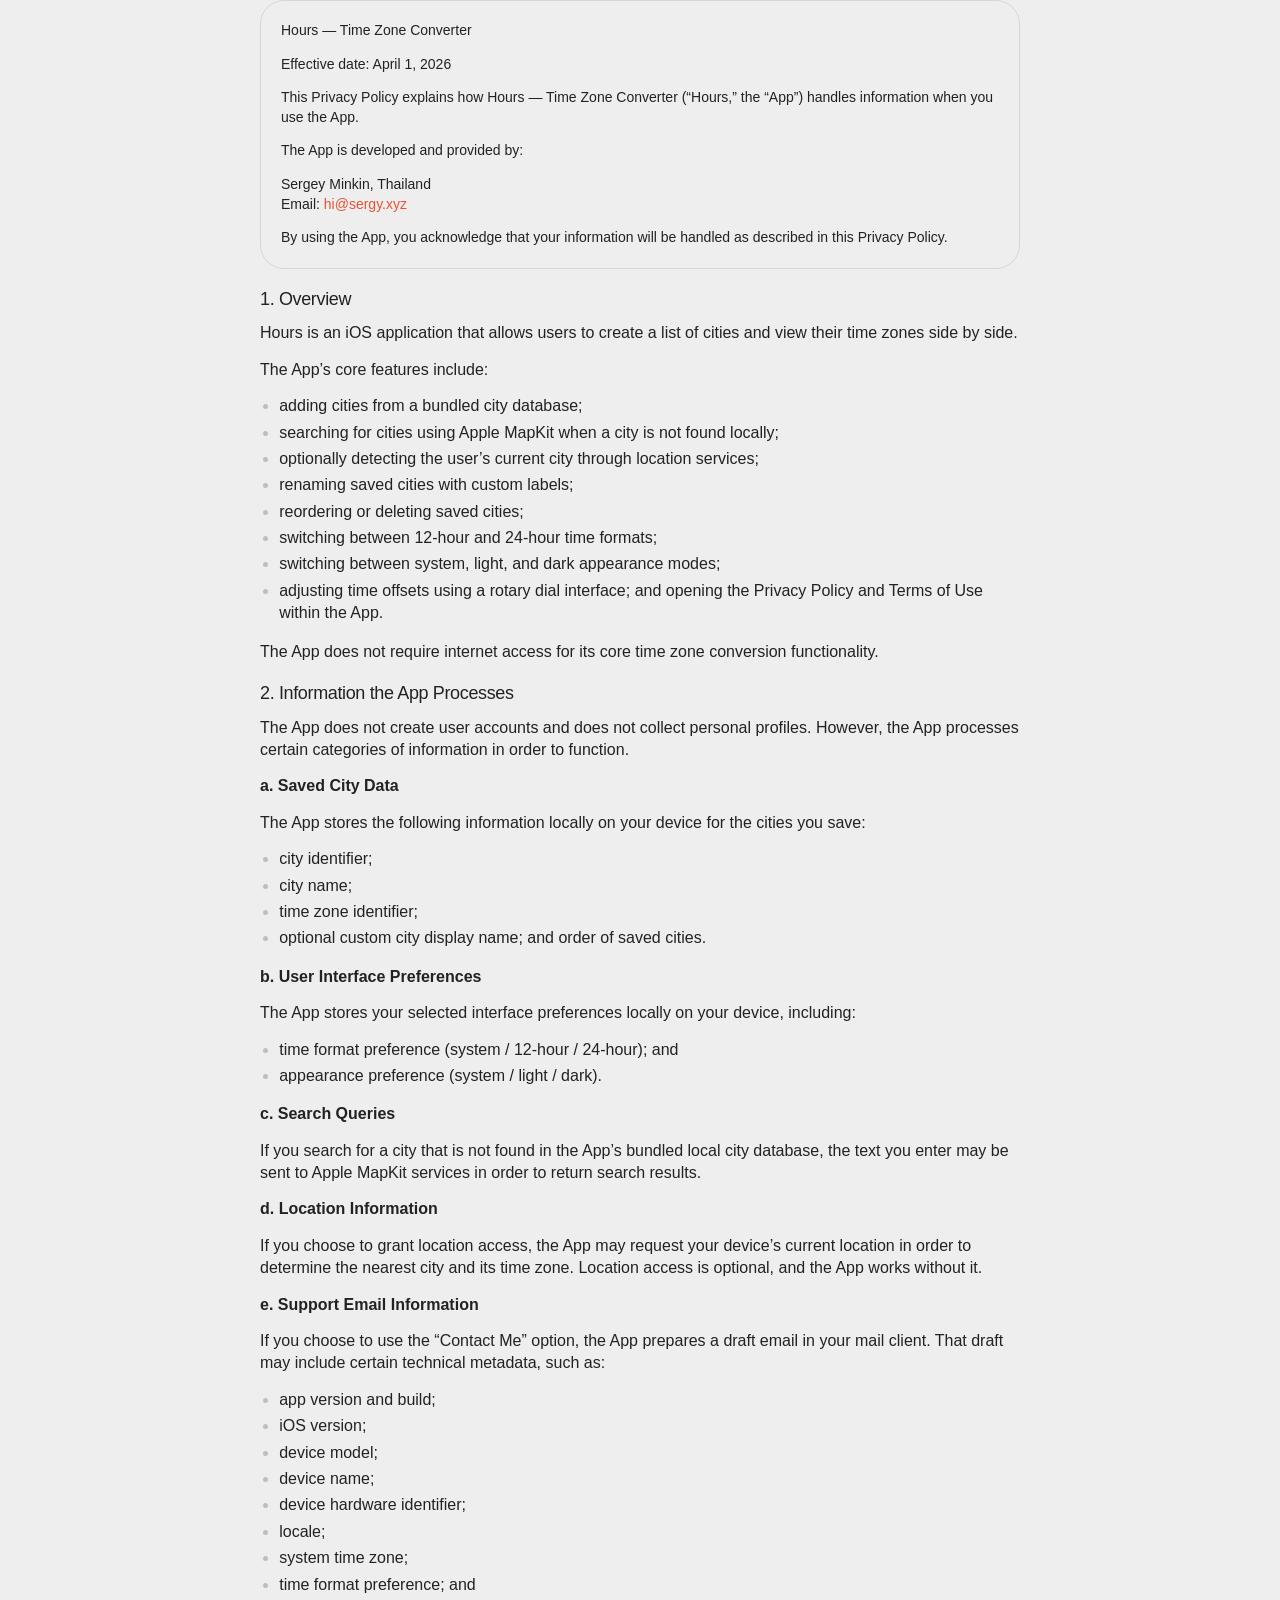
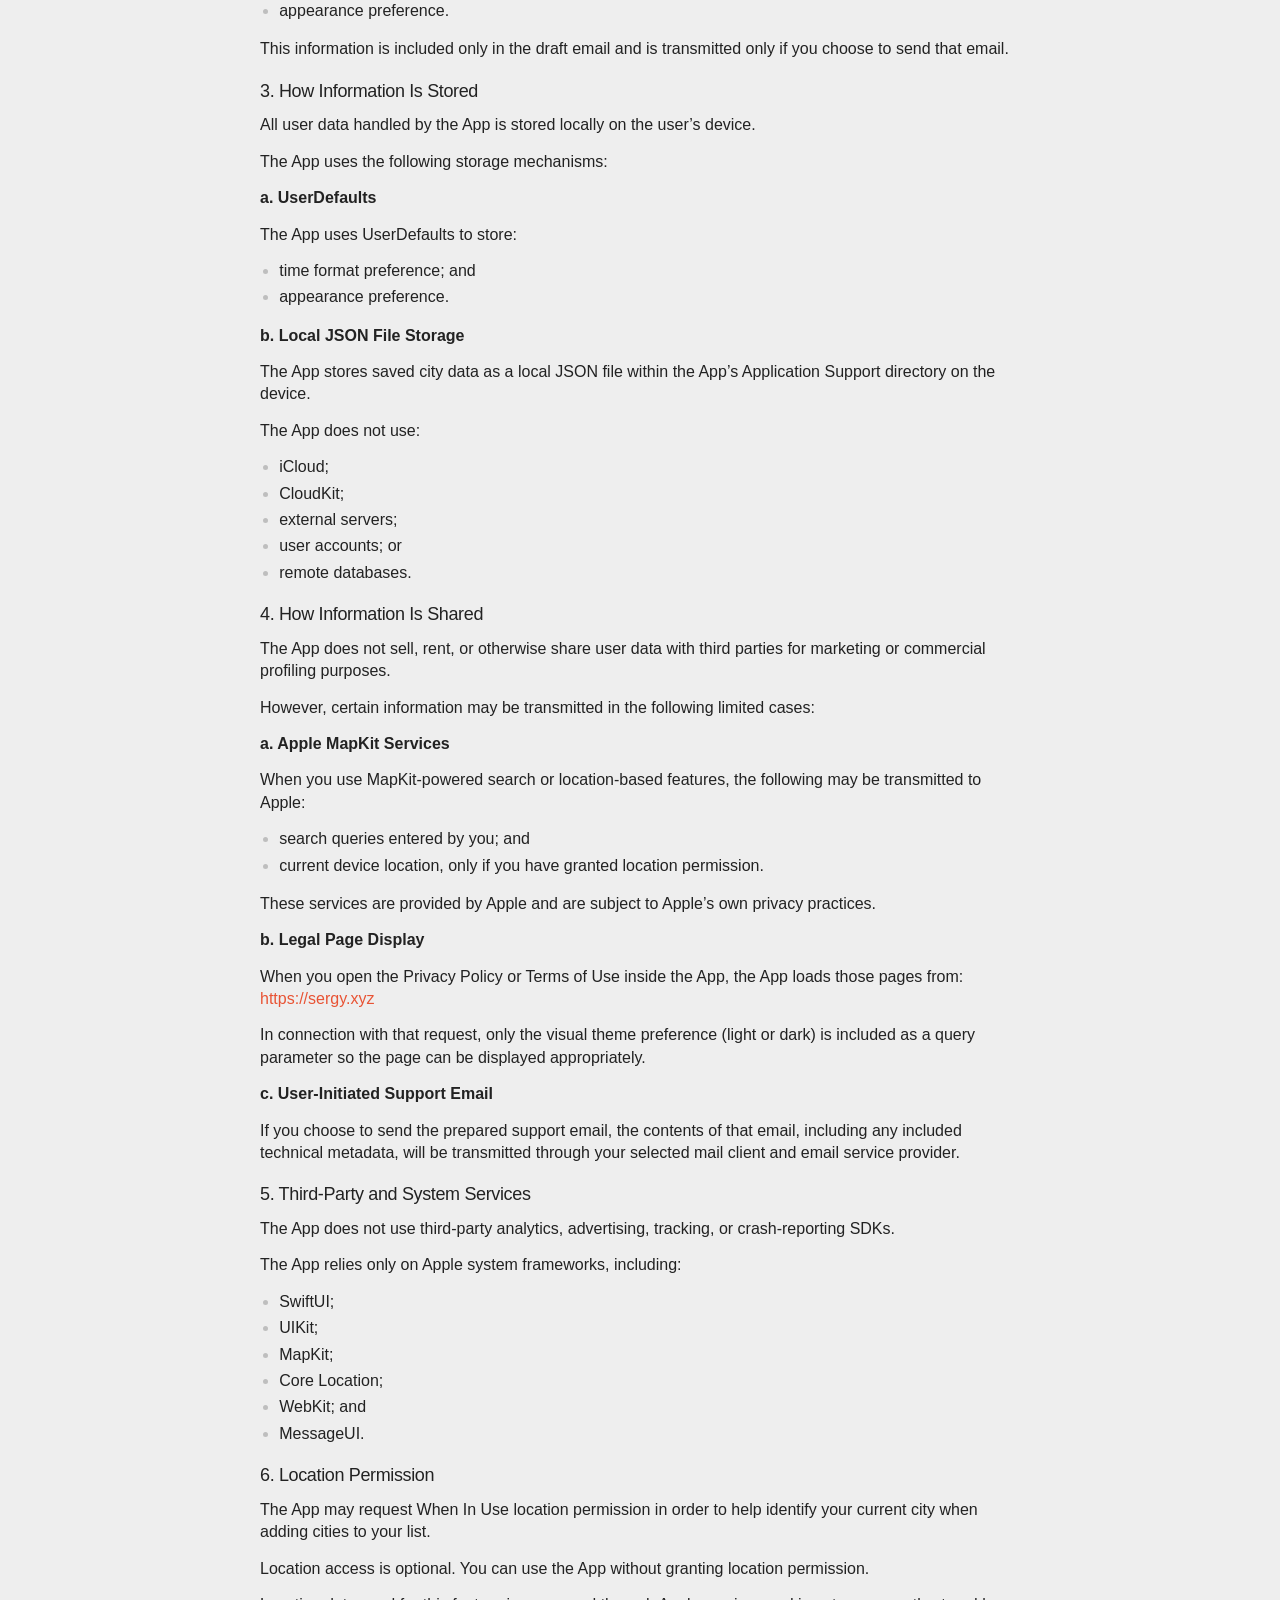
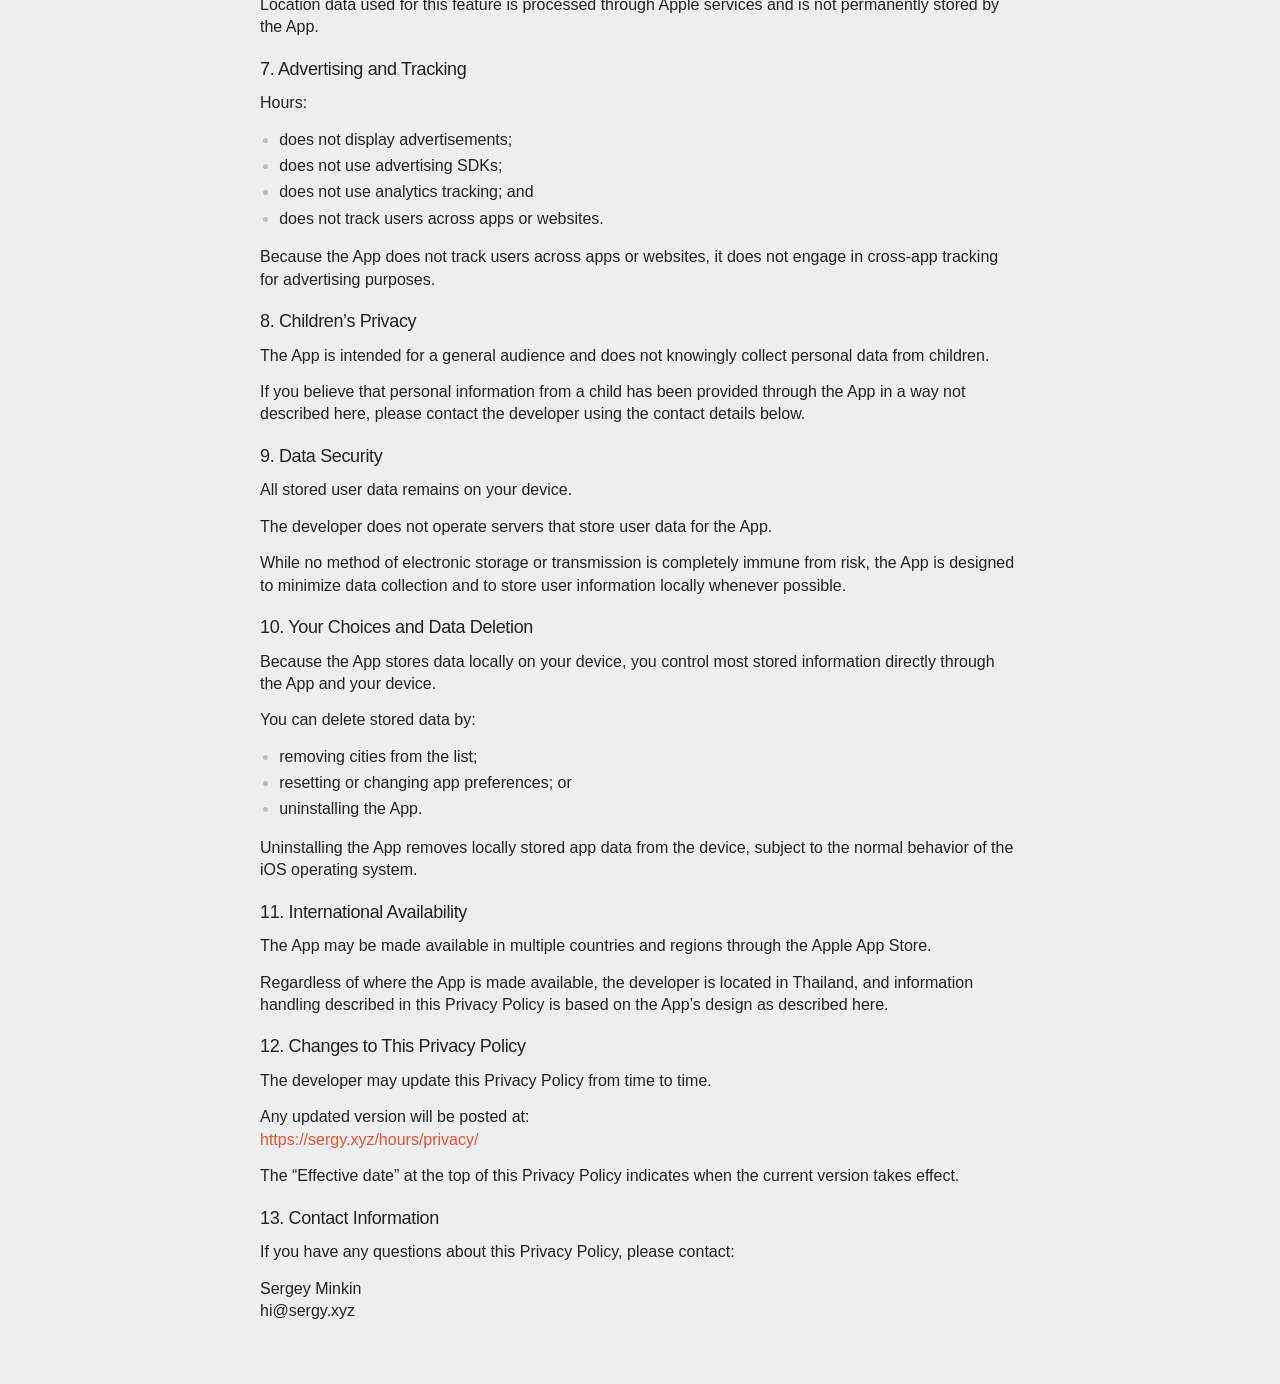
==== hours/privacy/index.html @ 78b6a8f5 "Update index.html" ====
<!DOCTYPE html>
<html lang="en">
<head>
  <meta charset="UTF-8">
  <title>Hours — Privacy Policy</title>
  <link rel="stylesheet" href="/hours/legal.css">
  <meta name="viewport" content="width=device-width, initial-scale=1.0">
</head>
<body data-theme="light">
  <main class="legal-page">
    <div class="legal-container">

	<div class="disclamer">	
		<section>
			<p style="font-size: 14px;">Hours — Time Zone Converter</p>
			<p style="font-size: 14px;">Effective date: April 1, 2026</p>
			<p style="font-size: 14px;">This Privacy Policy explains how Hours — Time Zone Converter (“Hours,” the “App”) handles information when you use the App.</p>
		</section>
	
		<section>
			<p style="font-size: 14px;" >The App is developed and provided by:</p>
			<p style="font-size: 14px;">Sergey Minkin, Thailand<br>Email: <a href="mailto: hi@sergy.xyz">hi@sergy.xyz</a></p>
			<p style="font-size: 14px;">By using the App, you acknowledge that your information will be handled as described in this Privacy Policy.</p>
		</section>
	</div>

	<section>
        <h2>1. Overview</h2>
        <p>Hours is an iOS application that allows users to create a list of cities and view their time zones side by side.</p>
        <p>The App’s core features include:</p>
        <ul>  
          <li>adding cities from a bundled city database;</li>
          <li>searching for cities using Apple MapKit when a city is not found locally;</li>
          <li>optionally detecting the user’s current city through location services;</li>
          <li>renaming saved cities with custom labels;</li>
          <li>reordering or deleting saved cities;</li>
          <li>switching between 12-hour and 24-hour time formats;</li>
          <li>switching between system, light, and dark appearance modes;</li>
          <li>adjusting time offsets using a rotary dial interface; and opening the Privacy Policy and Terms of Use within the App.</li>
        </ul>
        <p>The App does not require internet access for its core time zone conversion functionality.</p>
	</section>

	<section>
        <h2>2. Information the App Processes</h2>
        <p>The App does not create user accounts and does not collect personal profiles. However, the App processes certain categories of information in order to function.</p>
        <p><b>a. Saved City Data</b></p>
        <p>The App stores the following information locally on your device for the cities you save:</p>
        <ul>
          <li>city identifier;</li>
          <li>city name;</li>
          <li>time zone identifier;</li>
          <li>optional custom city display name; and order of saved cities.</li>
        </ul>
        <p><b>b. User Interface Preferences</b></p>
        <p>The App stores your selected interface preferences locally on your device, including:</p>
        <ul>  
          <li>time format preference (system / 12-hour / 24-hour); and</li>
          <li>appearance preference (system / light / dark).</li>
        </ul>
        <p><b>c. Search Queries</b></p>
        <p>If you search for a city that is not found in the App’s bundled local city database, the text you enter may be sent to Apple MapKit services in order to return search results.</p>
        <p><b>d. Location Information</b></p>
        <p>If you choose to grant location access, the App may request your device’s current location in order to determine the nearest city and its time zone. Location access is optional, and the App works without it.</p>
        <p><b>e. Support Email Information</b></p>
        <p>If you choose to use the “Contact Me” option, the App prepares a draft email in your mail client. That draft may include certain technical metadata, such as:</p>
	      <ul>
          <li>app version and build;</li>
          <li>iOS version;</li>
          <li>device model;</li>
          <li>device name;</li>
          <li>device hardware identifier;</li>
          <li>locale;</li>
          <li>system time zone;</li>
          <li>time format preference; and</li>
          <li>appearance preference.</li>
        </ul>
        <p>This information is included only in the draft email and is transmitted only if you choose to send that email.</p>
	</section>
	
	<section>
		<h2>3. How Information Is Stored</h2>
		<p>All user data handled by the App is stored locally on the user’s device.</p>
		<p>The App uses the following storage mechanisms:</p>
		<p><b>a. UserDefaults</b></p>
		<p>The App uses UserDefaults to store:</p>
		<ul>
			<li>time format preference; and</li>
			<li>appearance preference.</li>
		</ul>
		<p><b>b. Local JSON File Storage</b></p>
		<p>The App stores saved city data as a local JSON file within the App’s Application Support directory on the device.</p>
		<p>The App does not use:</p>
		<ul>
			<li>iCloud;</li>
			<li>CloudKit;</li>
			<li>external servers;</li>
			<li>user accounts; or</li>
			<li>remote databases.</li>
		</ul>
	</section>

	<section>
		<h2>4. How Information Is Shared</h2>
		<p>The App does not sell, rent, or otherwise share user data with third parties for marketing or commercial profiling purposes.</p>
		<p>However, certain information may be transmitted in the following limited cases:</p>
		<p><b>a. Apple MapKit Services</b></p>
		<p>When you use MapKit-powered search or location-based features, the following may be transmitted to Apple:</p>
		<ul>
			<li>search queries entered by you; and</li>
			<li>current device location, only if you have granted location permission.</li>
		</ul>
		<p>These services are provided by Apple and are subject to Apple’s own privacy practices.</p>
		<p><b>b. Legal Page Display</b></p>
		<p>When you open the Privacy Policy or Terms of Use inside the App, the App loads those pages from: <a href="https://sergy.xyz">https://sergy.xyz</a></p>
		<p>In connection with that request, only the visual theme preference (light or dark) is included as a query parameter so the page can be displayed appropriately.</p>
		<p><b>c. User-Initiated Support Email</b></p>
		<p>If you choose to send the prepared support email, the contents of that email, including any included technical metadata, will be transmitted through your selected mail client and email service provider.</p>
	</section>

	<section>
		<h2>5. Third-Party and System Services</h2>
		<p>The App does not use third-party analytics, advertising, tracking, or crash-reporting SDKs.</p>
		<p>The App relies only on Apple system frameworks, including:</p>
		<ul>
			<li>SwiftUI;</li>
			<li>UIKit;</li>
			<li>MapKit;</li>
			<li>Core Location;</li>
			<li>WebKit; and</li>
			<li>MessageUI.</li>
		</ul>
	</section>

	<section>
		<h2>6. Location Permission</h2>
		<p>The App may request When In Use location permission in order to help identify your current city when adding cities to your list.</p>
		<p>Location access is optional. You can use the App without granting location permission.</p>
		<p>Location data used for this feature is processed through Apple services and is not permanently stored by the App.</p>
	</section>

	<section>
		<h2>7. Advertising and Tracking</h2>
		<p>Hours:</p>
		<ul>
			<li>does not display advertisements;</li>
			<li>does not use advertising SDKs;</li>
			<li>does not use analytics tracking; and</li>
			<li>does not track users across apps or websites.</li>
		</ul>
		<p>Because the App does not track users across apps or websites, it does not engage in cross-app tracking for advertising purposes.</p>
	</section

	<section>
		<h2>8. Children’s Privacy</h2>
		<p>The App is intended for a general audience and does not knowingly collect personal data from children.</p>
		<p>If you believe that personal information from a child has been provided through the App in a way not described here, please contact the developer using the contact details below.</p>
	</section>

	<section>
		<h2>9. Data Security</h2>
			<p>All stored user data remains on your device.</p>
			<p>The developer does not operate servers that store user data for the App.</p>
			<p>While no method of electronic storage or transmission is completely immune from risk, the App is designed to minimize data collection and to store user information locally whenever possible.</p>
	</section>

	<section>
		<h2>10. Your Choices and Data Deletion</h2>
		<p>Because the App stores data locally on your device, you control most stored information directly through the App and your device.</p>
		<p>You can delete stored data by:</p>
		<ul>
			<li>removing cities from the list;
			<li>resetting or changing app preferences; or
			<li>uninstalling the App.
		</ul>
		<p>Uninstalling the App removes locally stored app data from the device, subject to the normal behavior of the iOS operating system.</p>
	</section>

	<section>
		<h2>11. International Availability</h2>
		<p>The App may be made available in multiple countries and regions through the Apple App Store.</p>
		<p>Regardless of where the App is made available, the developer is located in Thailand, and information handling described in this Privacy Policy is based on the App’s design as described here.</p>
	</section>

	<section>
		<h2>12. Changes to This Privacy Policy</h2>
		<p>The developer may update this Privacy Policy from time to time.</p>
		<p>Any updated version will be posted at:<br><a href="https://sergy.xyz/hours/privacy/">https://sergy.xyz/hours/privacy/</a></p>
		<p>The “Effective date” at the top of this Privacy Policy indicates when the current version takes effect.</p>
	</section>

	<section>
		<h2>13. Contact Information</h2>
		<p>If you have any questions about this Privacy Policy, please contact:</p>
		<p>Sergey Minkin<br>hi@sergy.xyz</p>
	</section>
		
    </div>
  </main>

  <script>
    const params = new URLSearchParams(window.location.search);
    const theme = params.get("theme");
    if (theme === "dark" || theme === "light") {
      document.body.setAttribute("data-theme", theme);
    }
  </script>
</body>
</html>
---- hours/legal.css ----
:root {
  --bg: rgb(238, 238, 238);
  --card: rgb(247, 247, 247);
  --text: rgb(34, 34, 34);
  --text-secondary: rgba(0, 0, 0, 0.20);
  --text-subdued: rgba(0, 0, 0, 0.15);
  --border: rgba(0, 0, 0, 0.10);
  --accent: rgb(232, 83, 52);
}

body[data-theme="dark"] {
  --bg: rgb(17, 18, 20);
  --card: rgb(20, 22, 25);
  --text: rgba(255, 255, 255, 0.85);
  --text-secondary: rgba(255, 255, 255, 0.30);
  --text-subdued: rgba(255, 255, 255, 0.15);
  --border: rgba(255, 255, 255, 0.16);
  --accent: rgb(232, 83, 52);
}

html {
  -webkit-text-size-adjust: 100%;
}

html, body {
  margin: 0;
  padding: 0;
  background: var(--bg);
  color: var(--text);
  font-family: -apple-system, BlinkMacSystemFont, "SF Pro Text", "Helvetica Neue", Helvetica, Arial, sans-serif;
}

body {
  min-height: 100vh;
}

.legal-page {
  padding: 0px 4px 48px;
}

.legal-container {
  max-width: 760px;
  margin: 0 auto;
}

.disclamer {
  margin: 0px 0px 16px;
  padding: 20px 20px 6px;
  border: 1px solid var(--border);
  border-radius: 24px;
  box-sizing: border-box;
}

h1 {
  margin: 0;
  font-size: 34px;
  line-height: 1.05;
  font-weight: 700;
  letter-spacing: -0.03em;
  color: var(--text);
}

.effective-date {
  margin: 32px 0 0;
  font-size: 15px;
  line-height: 1.45;
  color: var(--text-secondary);
}

section {
  margin-top: 0px;
}

h2 {
  margin: 20px 0 12px;
  font-size: 18px;
  line-height: 1.2;
  font-weight: 540;
  letter-spacing: -0.02em;
  color: var(--text);
}

p {
  margin: 0 0 14px;
  font-size: 16px;
  line-height: 1.4;
  color: var(--text);
}


li {
  margin: 0 0 4px;
  font-size: 16px;
  line-height: 1.4;
  color: var(--text);
}

ul, ol {
  margin: 0 0 16px 1.2em;
  padding: 0;
}

li::marker {
  color: var(--text-secondary);
}

a {
  color: var(--accent);
  text-decoration: none;
}

a:hover {
  text-decoration: underline;
}

strong {
  font-weight: 600;
}

hr {
  border: 0;
  margin: 28px 0;
}

.meta-note {
  font-size: 14px;
  line-height: 1.4;
  color: var(--text-secondary);
}

@media (max-width: 640px) {
  .legal-page {
    padding: 16px 20px 32px;
  }

  .legal-container {
  }

  h1 {
    font-size: 30px;
  }

  h2 {
    font-size: 20px;
  }

  p, li {
    font-size: 16px;
    line-height: 1.4;
  }

  b {
  font-weight: 520;
  }
}
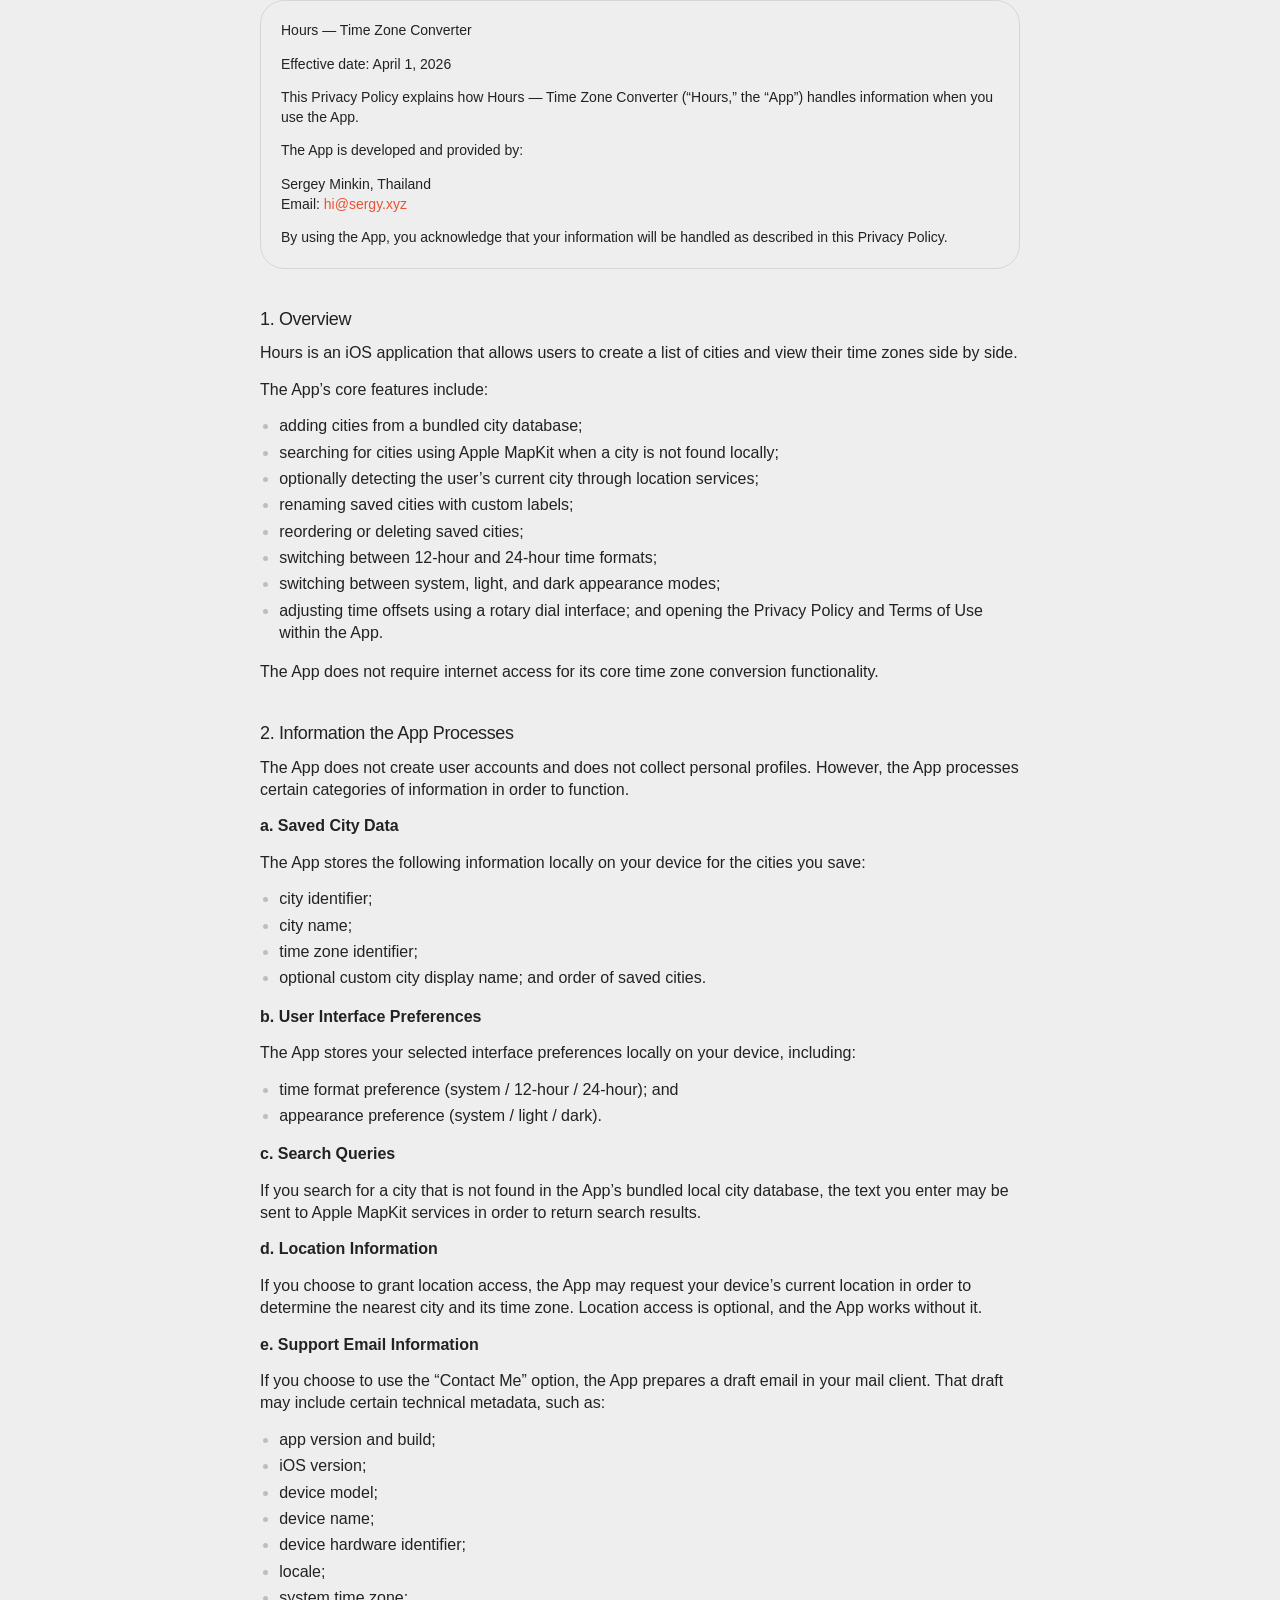
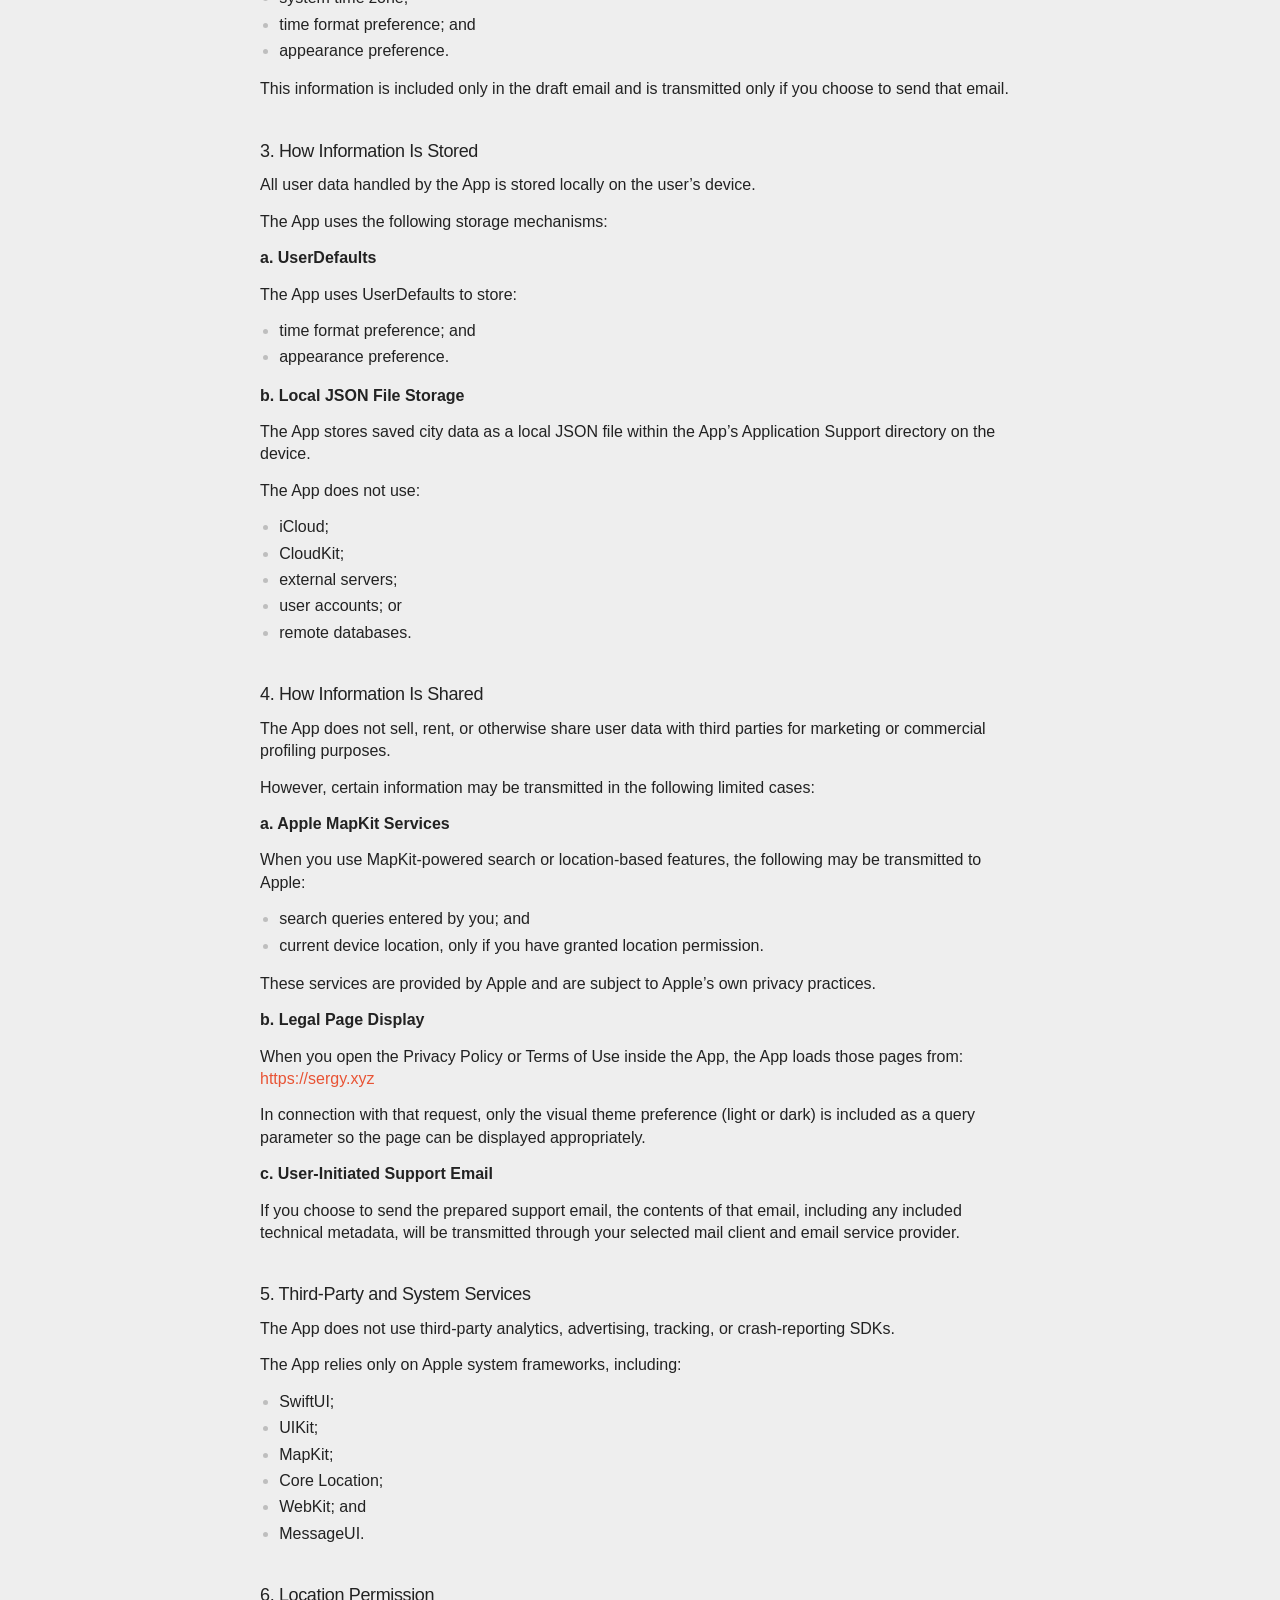
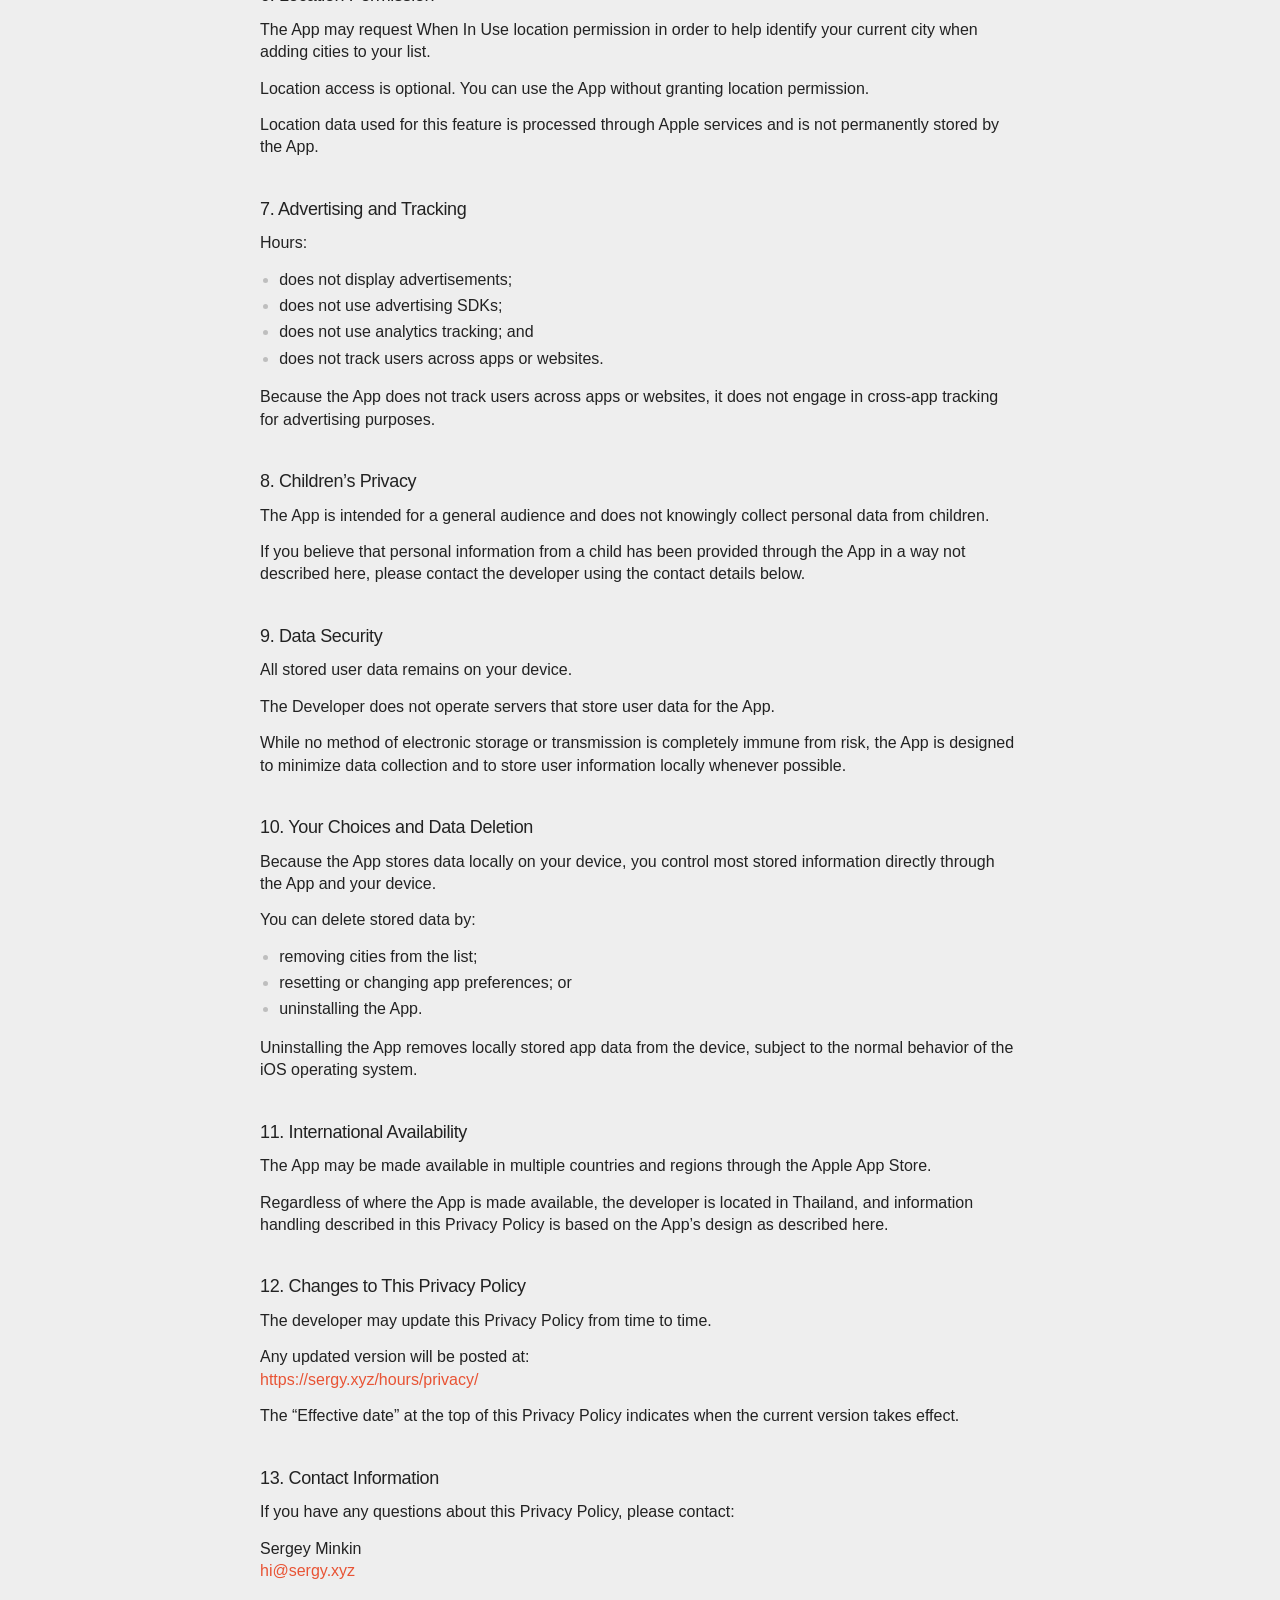
==== commit 93e000fd: "Update index.html" ====
--- a/hours/privacy/index.html
+++ b/hours/privacy/index.html
@@ -160,7 +160,7 @@
 	<section>
 		<h2>9. Data Security</h2>
 			<p>All stored user data remains on your device.</p>
-			<p>The developer does not operate servers that store user data for the App.</p>
+			<p>The Developer does not operate servers that store user data for the App.</p>
 			<p>While no method of electronic storage or transmission is completely immune from risk, the App is designed to minimize data collection and to store user information locally whenever possible.</p>
 	</section>
 
@@ -192,7 +192,7 @@
 	<section>
 		<h2>13. Contact Information</h2>
 		<p>If you have any questions about this Privacy Policy, please contact:</p>
-		<p>Sergey Minkin<br>hi@sergy.xyz</p>
+		<p>Sergey Minkin<br><a href="mailto: hi@sergy.xyz">hi@sergy.xyz</p>
 	</section>
 		
     </div>
--- a/hours/legal.css
+++ b/hours/legal.css
@@ -44,7 +44,6 @@
 }
 
 .disclamer {
-  margin: 0px 0px 16px;
   padding: 20px 20px 6px;
   border: 1px solid var(--border);
   border-radius: 24px;
@@ -72,7 +71,7 @@
 }
 
 h2 {
-  margin: 20px 0 12px;
+  margin: 40px 0 12px;
   font-size: 18px;
   line-height: 1.2;
   font-weight: 540;
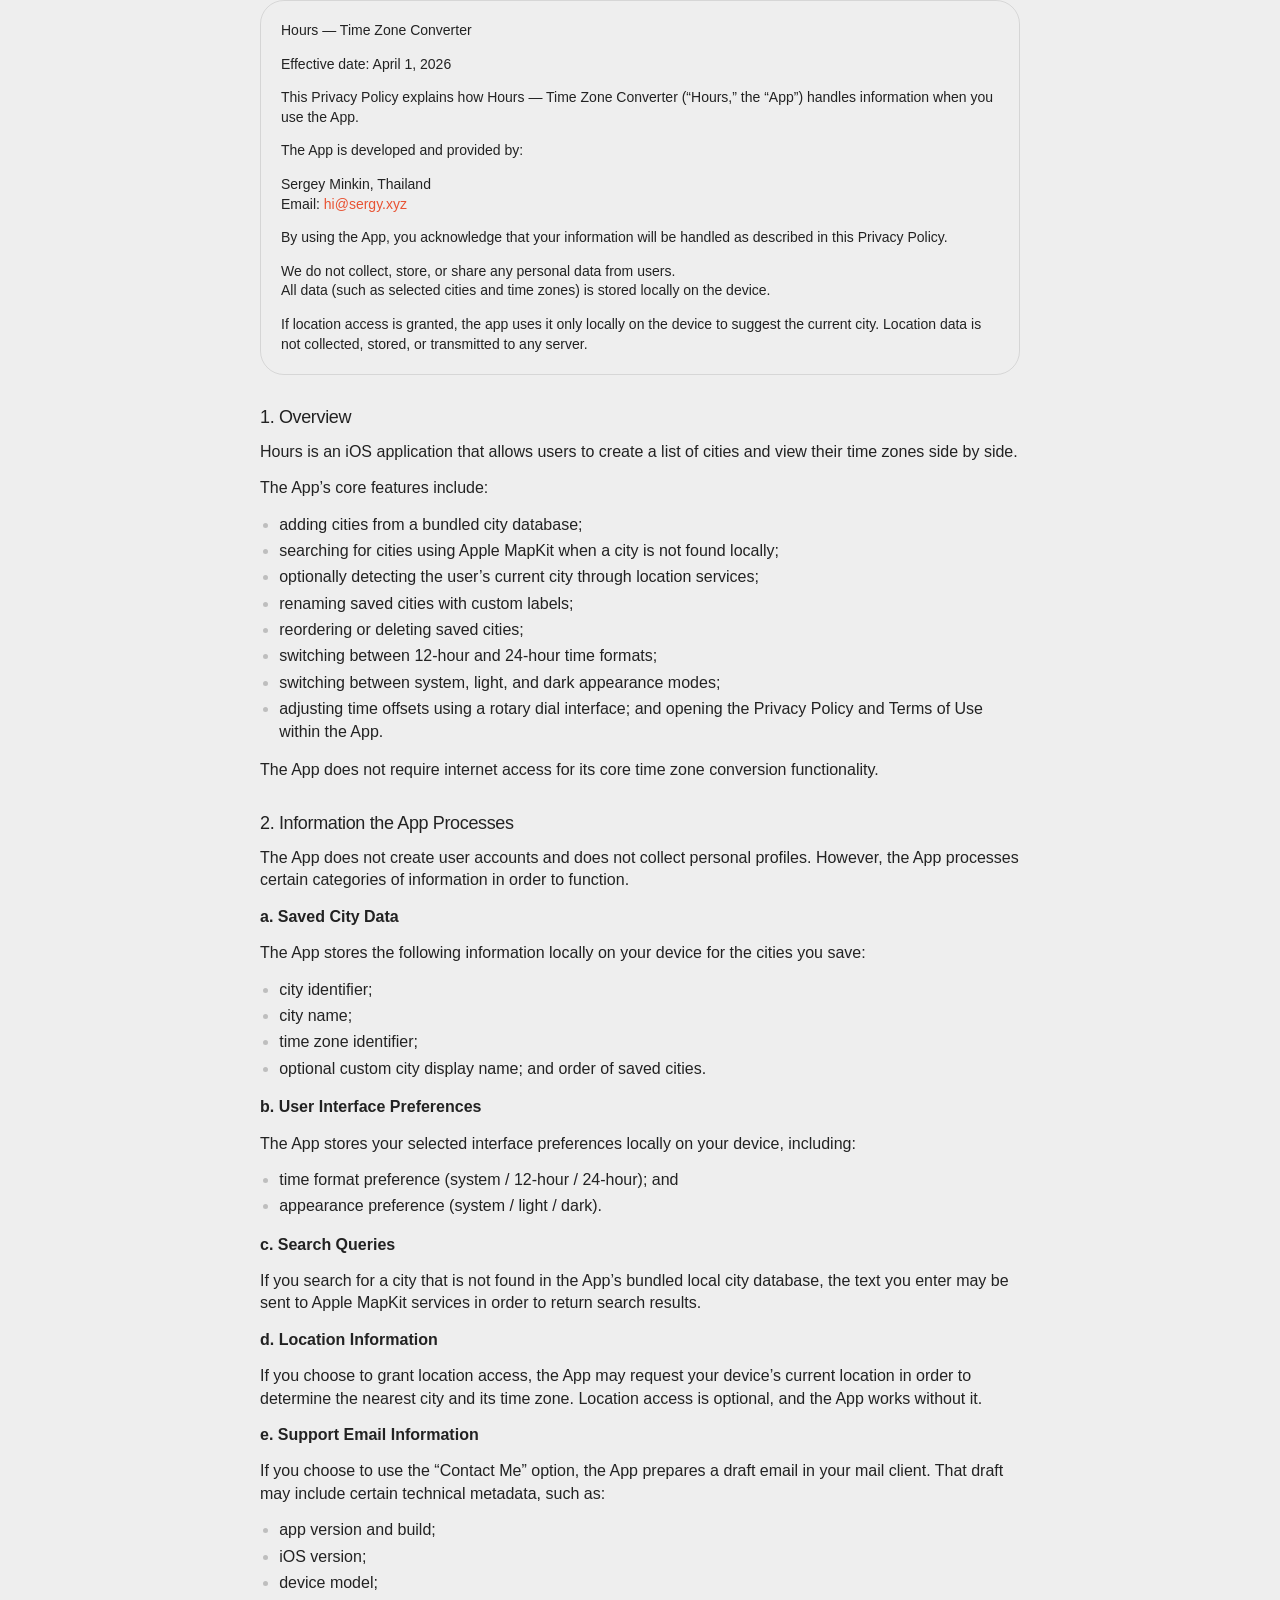
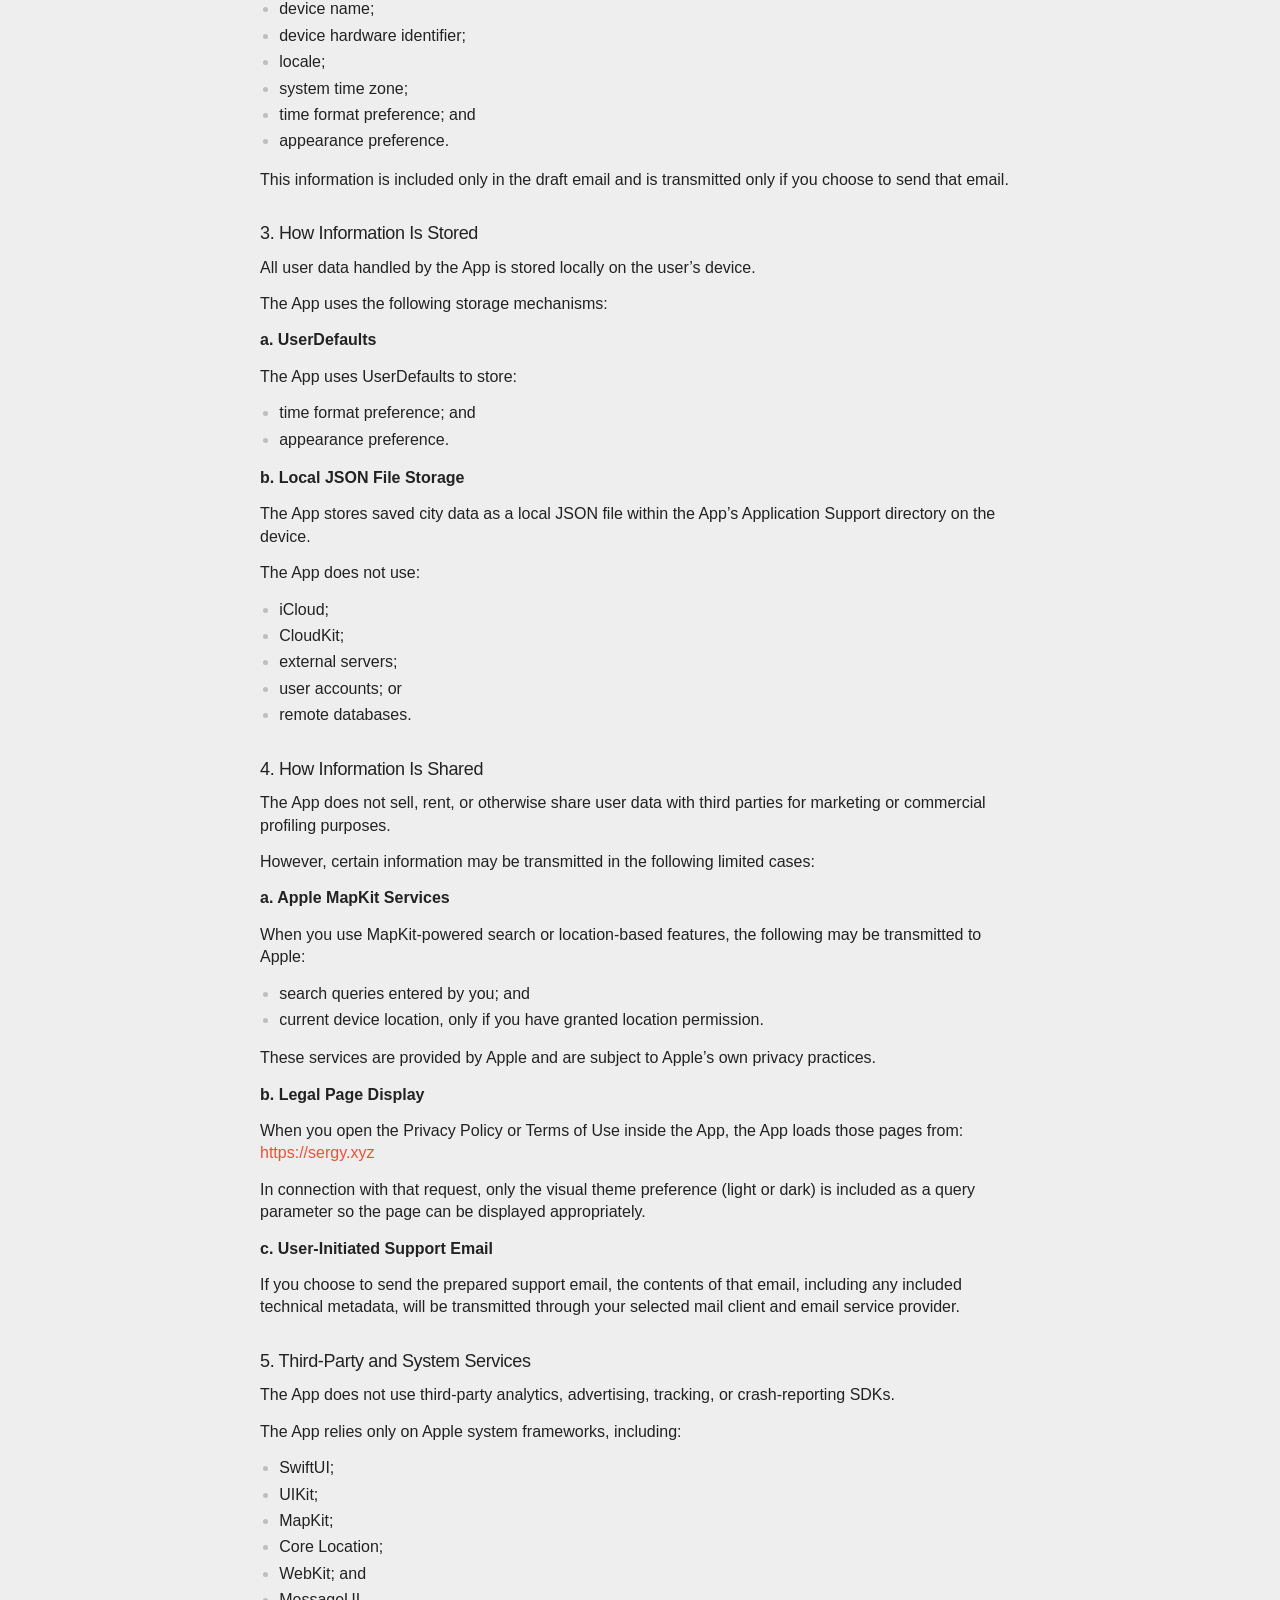
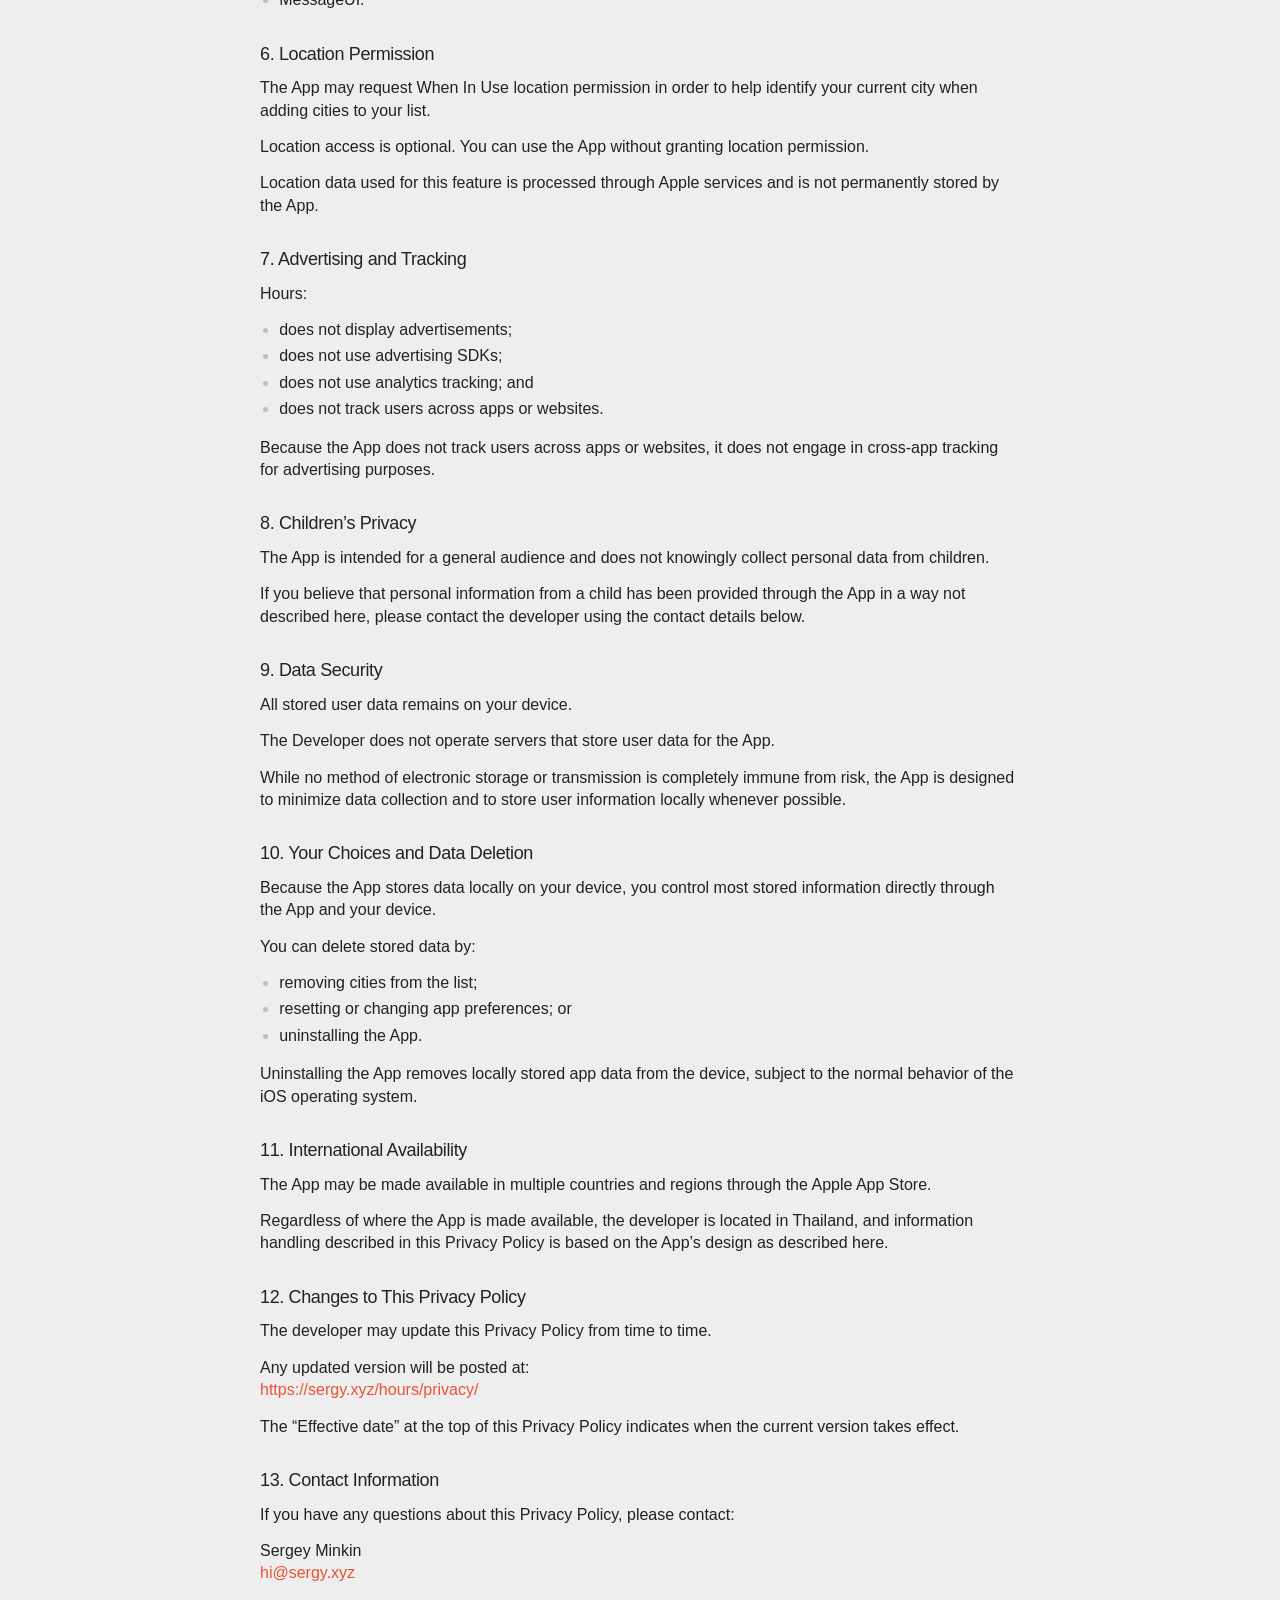
==== commit 0a5beba7: "Update index.html" ====
--- a/hours/privacy/index.html
+++ b/hours/privacy/index.html
@@ -21,6 +21,11 @@
 			<p style="font-size: 14px;" >The App is developed and provided by:</p>
 			<p style="font-size: 14px;">Sergey Minkin, Thailand<br>Email: <a href="mailto: hi@sergy.xyz">hi@sergy.xyz</a></p>
 			<p style="font-size: 14px;">By using the App, you acknowledge that your information will be handled as described in this Privacy Policy.</p>
+		</section>
+
+		<section>
+			<p style="font-size: 14px;">We do not collect, store, or share any personal data from users.<br>All data (such as selected cities and time zones) is stored locally on the device.</p>
+			<p style="font-size: 14px;" >If location access is granted, the app uses it only locally on the device to suggest the current city. Location data is not collected, stored, or transmitted to any server.</p>
 		</section>
 	</div>
 
--- a/hours/legal.css
+++ b/hours/legal.css
@@ -67,11 +67,11 @@
 }
 
 section {
-  margin-top: 0px;
+  margin: 0 0 8px;
 }
 
 h2 {
-  margin: 40px 0 12px;
+  margin: 32px 0 12px;
   font-size: 18px;
   line-height: 1.2;
   font-weight: 540;
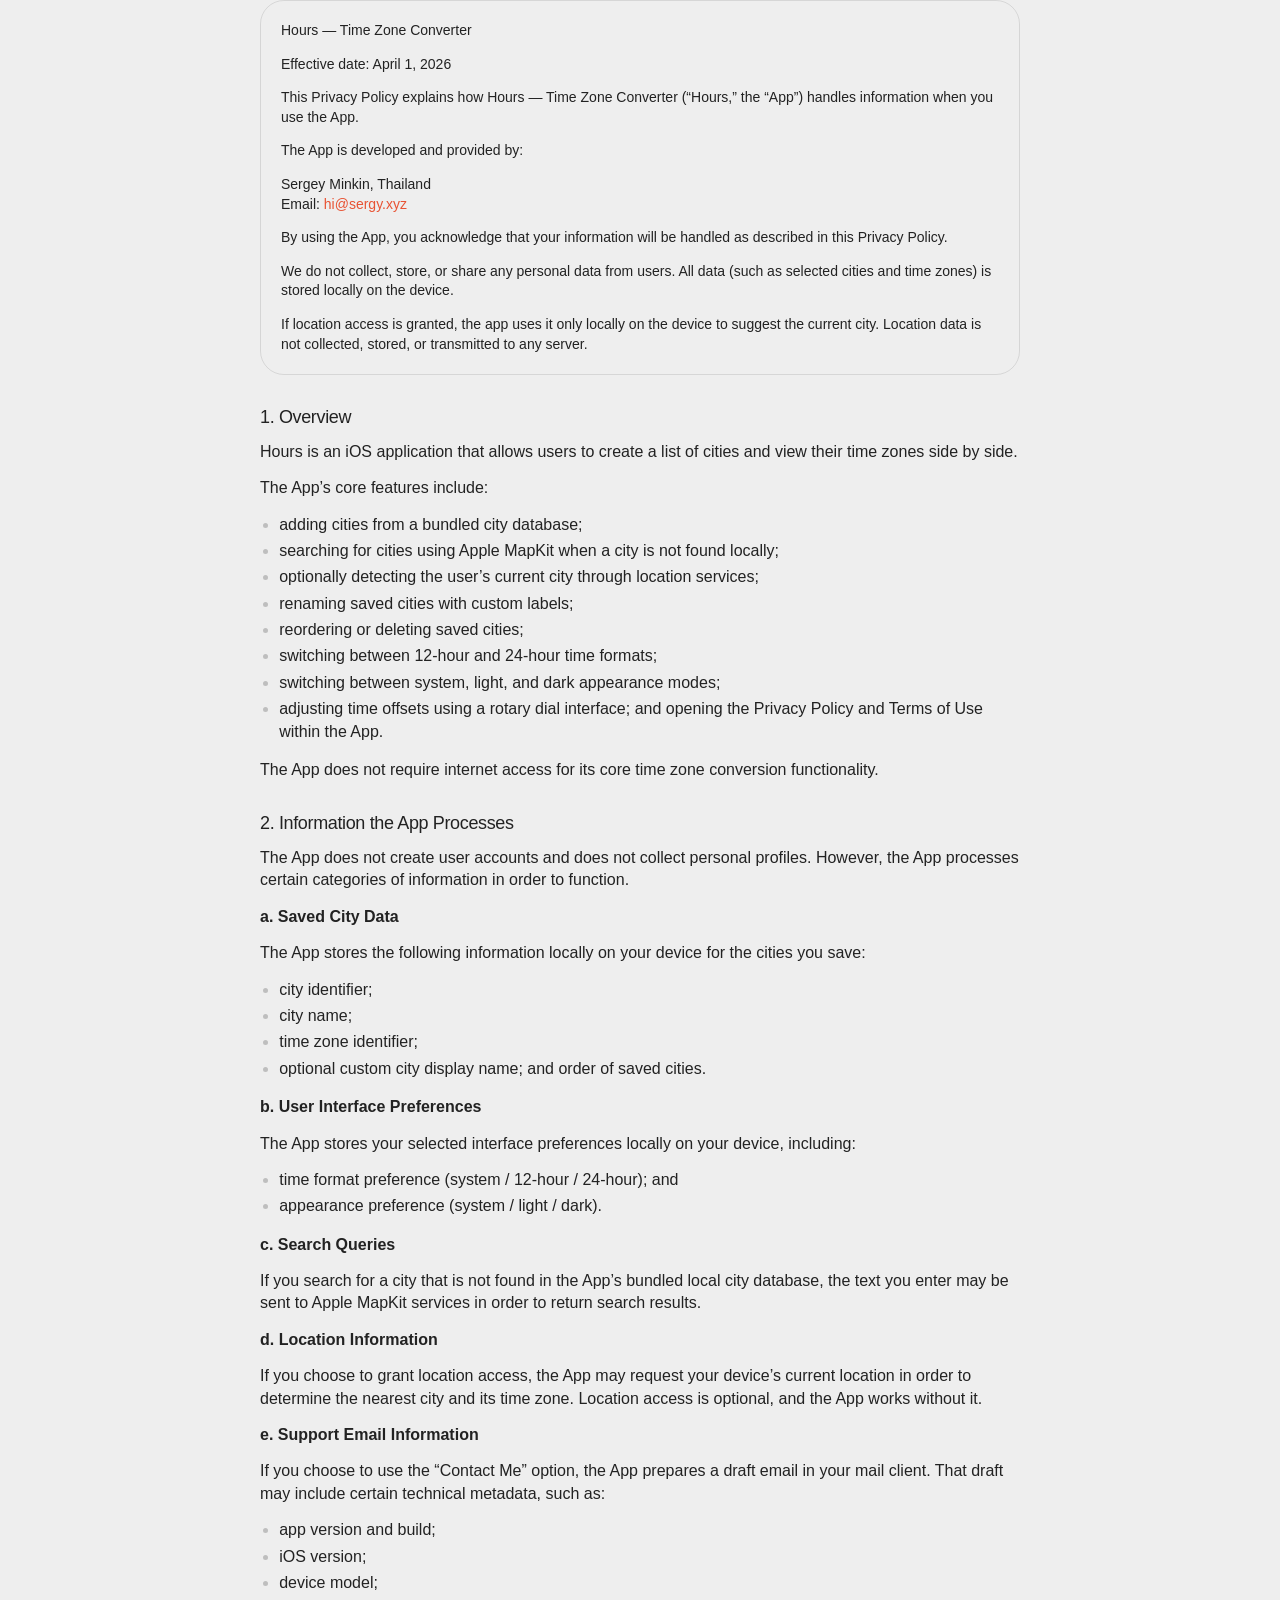
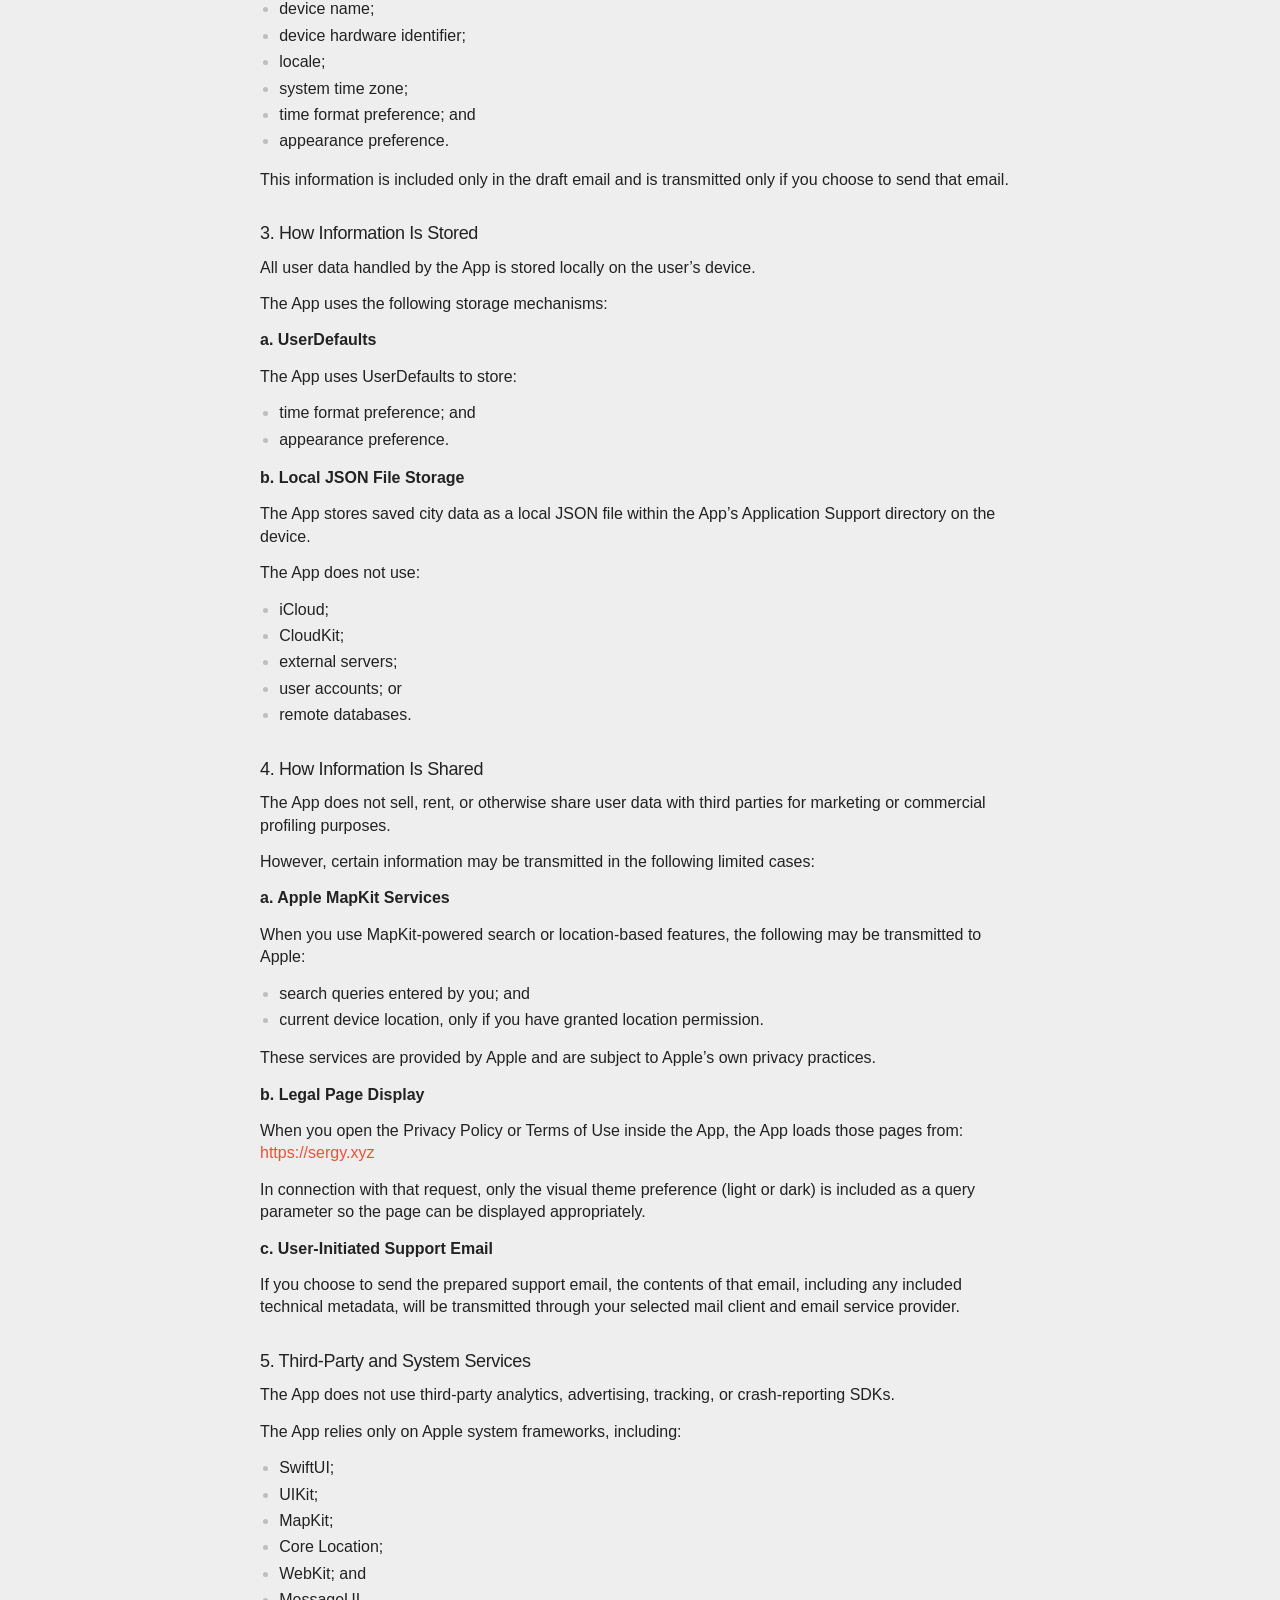
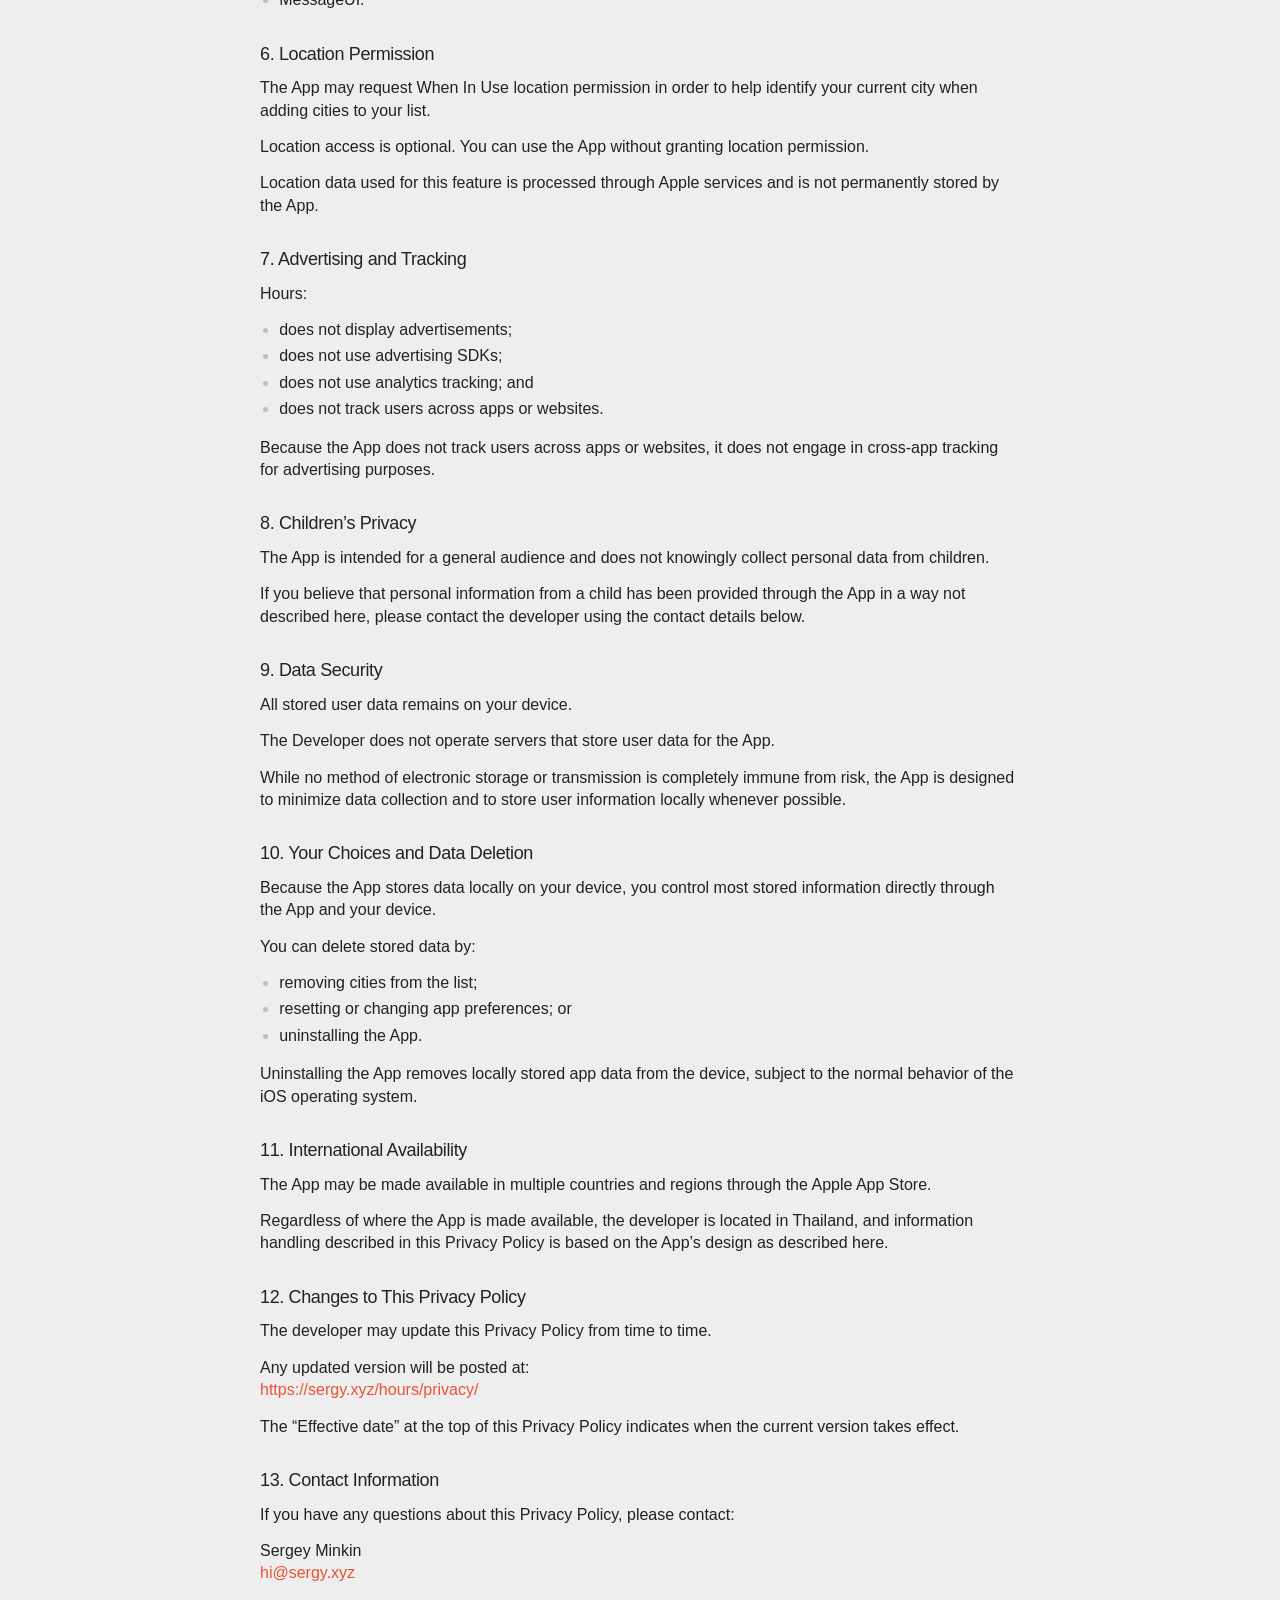
==== commit cdca759c: "Update index.html" ====
--- a/hours/privacy/index.html
+++ b/hours/privacy/index.html
@@ -24,8 +24,8 @@
 		</section>
 
 		<section>
-			<p style="font-size: 14px;">We do not collect, store, or share any personal data from users.<br>All data (such as selected cities and time zones) is stored locally on the device.</p>
-			<p style="font-size: 14px;" >If location access is granted, the app uses it only locally on the device to suggest the current city. Location data is not collected, stored, or transmitted to any server.</p>
+			<p style="font-size: 14px;">We do not collect, store, or share any personal data from users. All data (such as selected cities and time zones) is stored locally on the device.</p>
+			<p style="font-size: 14px;">If location access is granted, the app uses it only locally on the device to suggest the current city. Location data is not collected, stored, or transmitted to any server.</p>
 		</section>
 	</div>
 
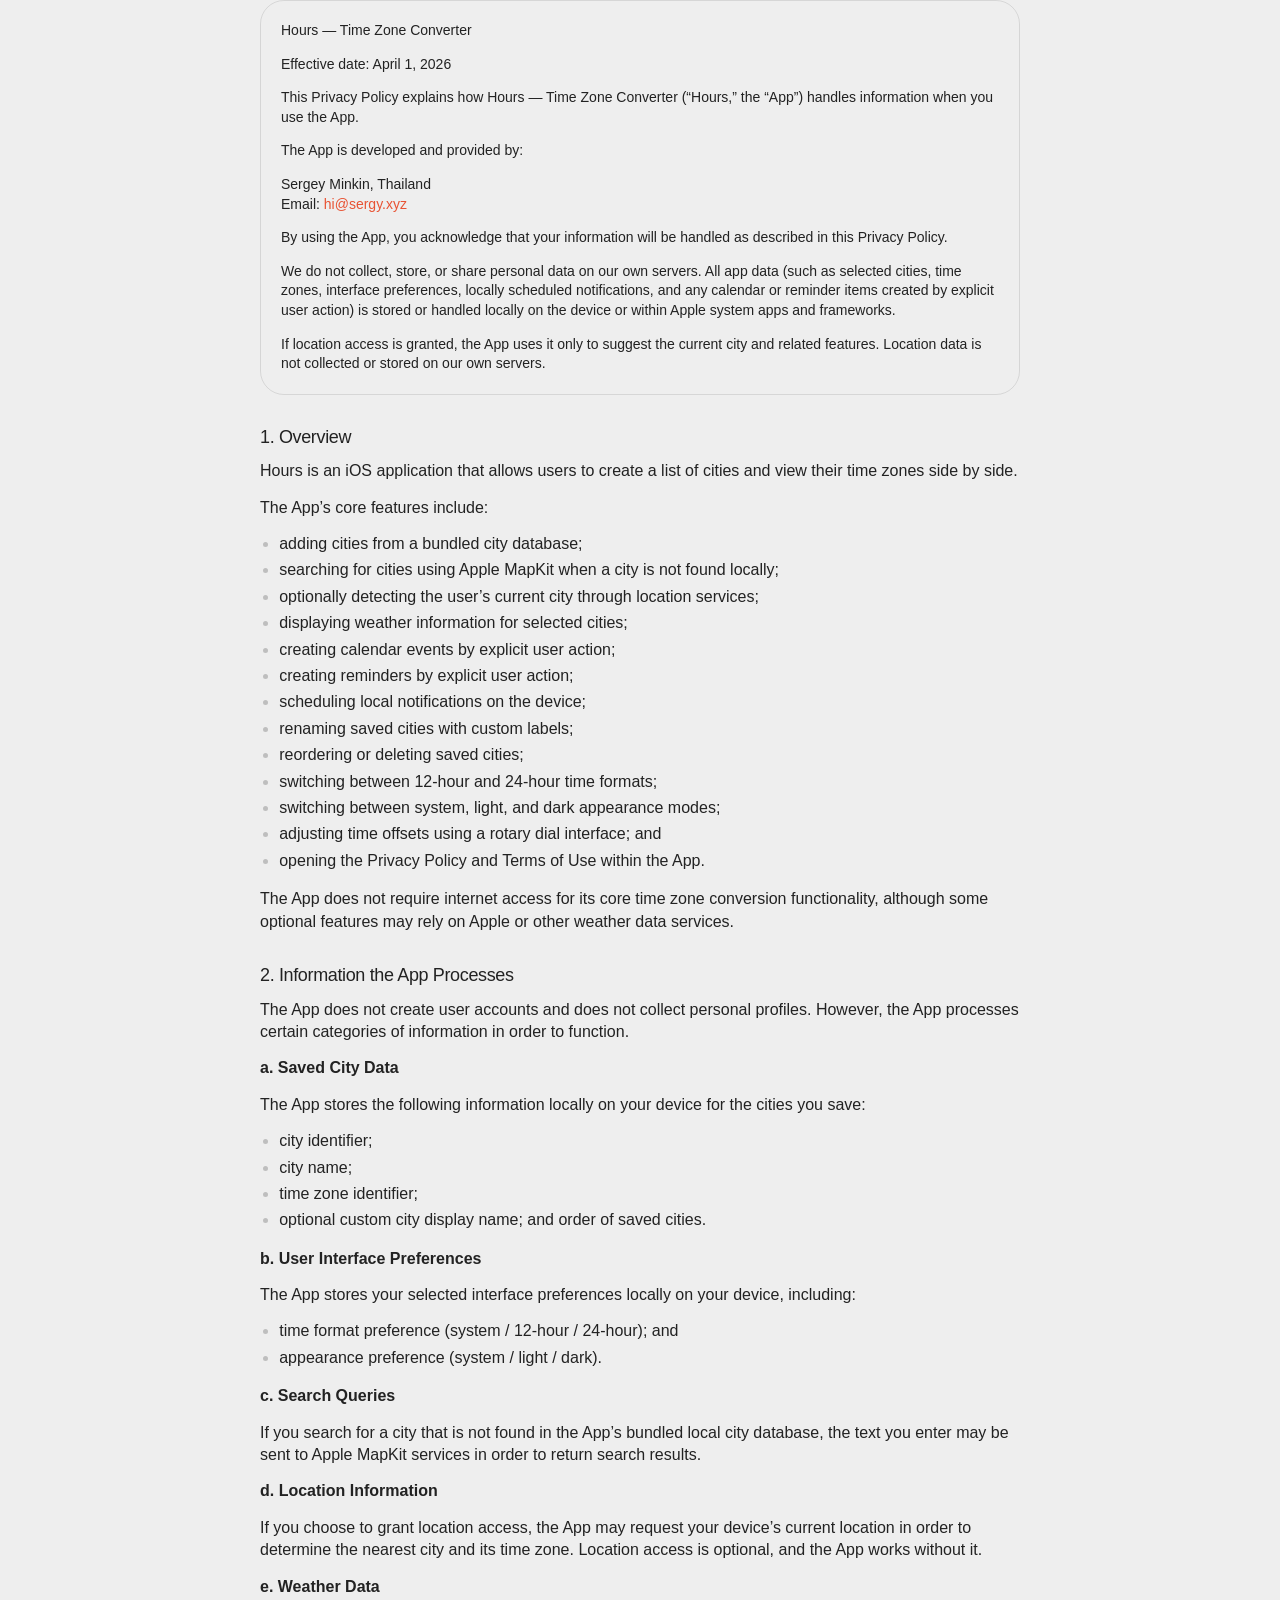
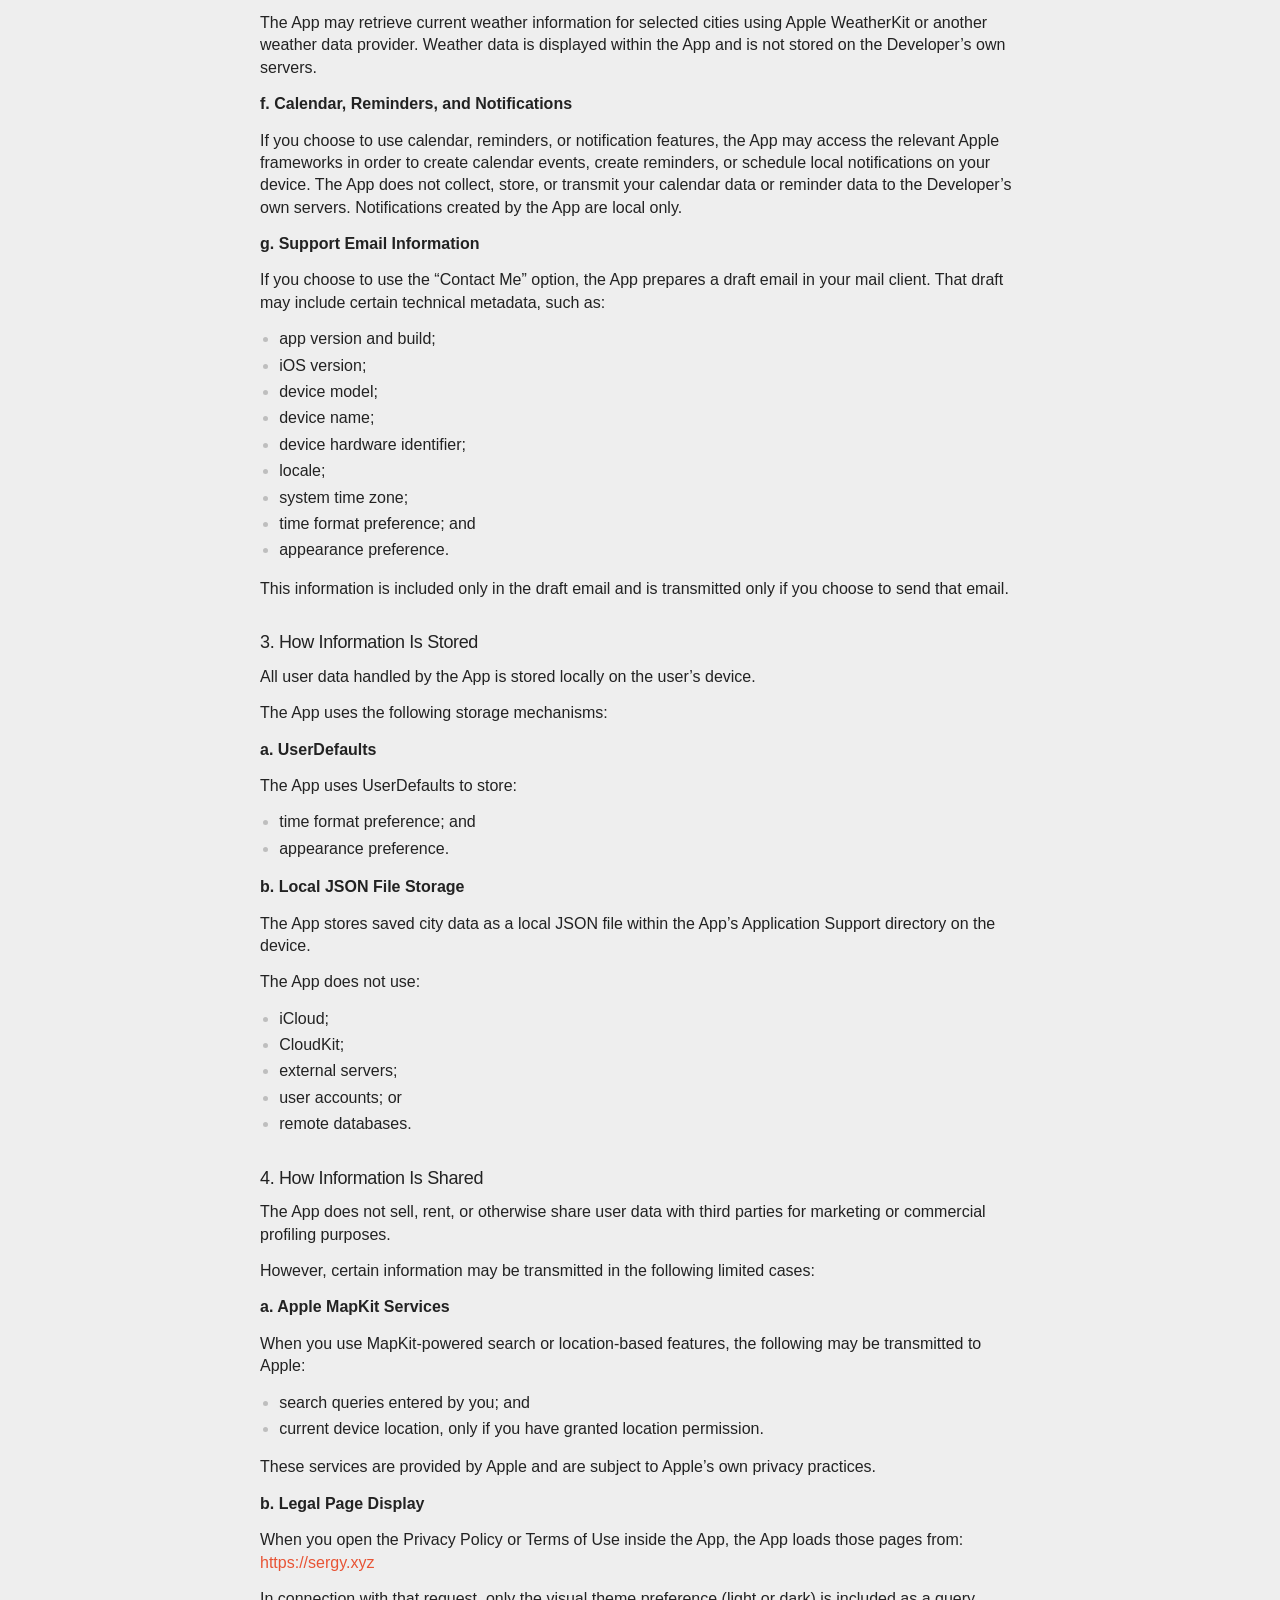
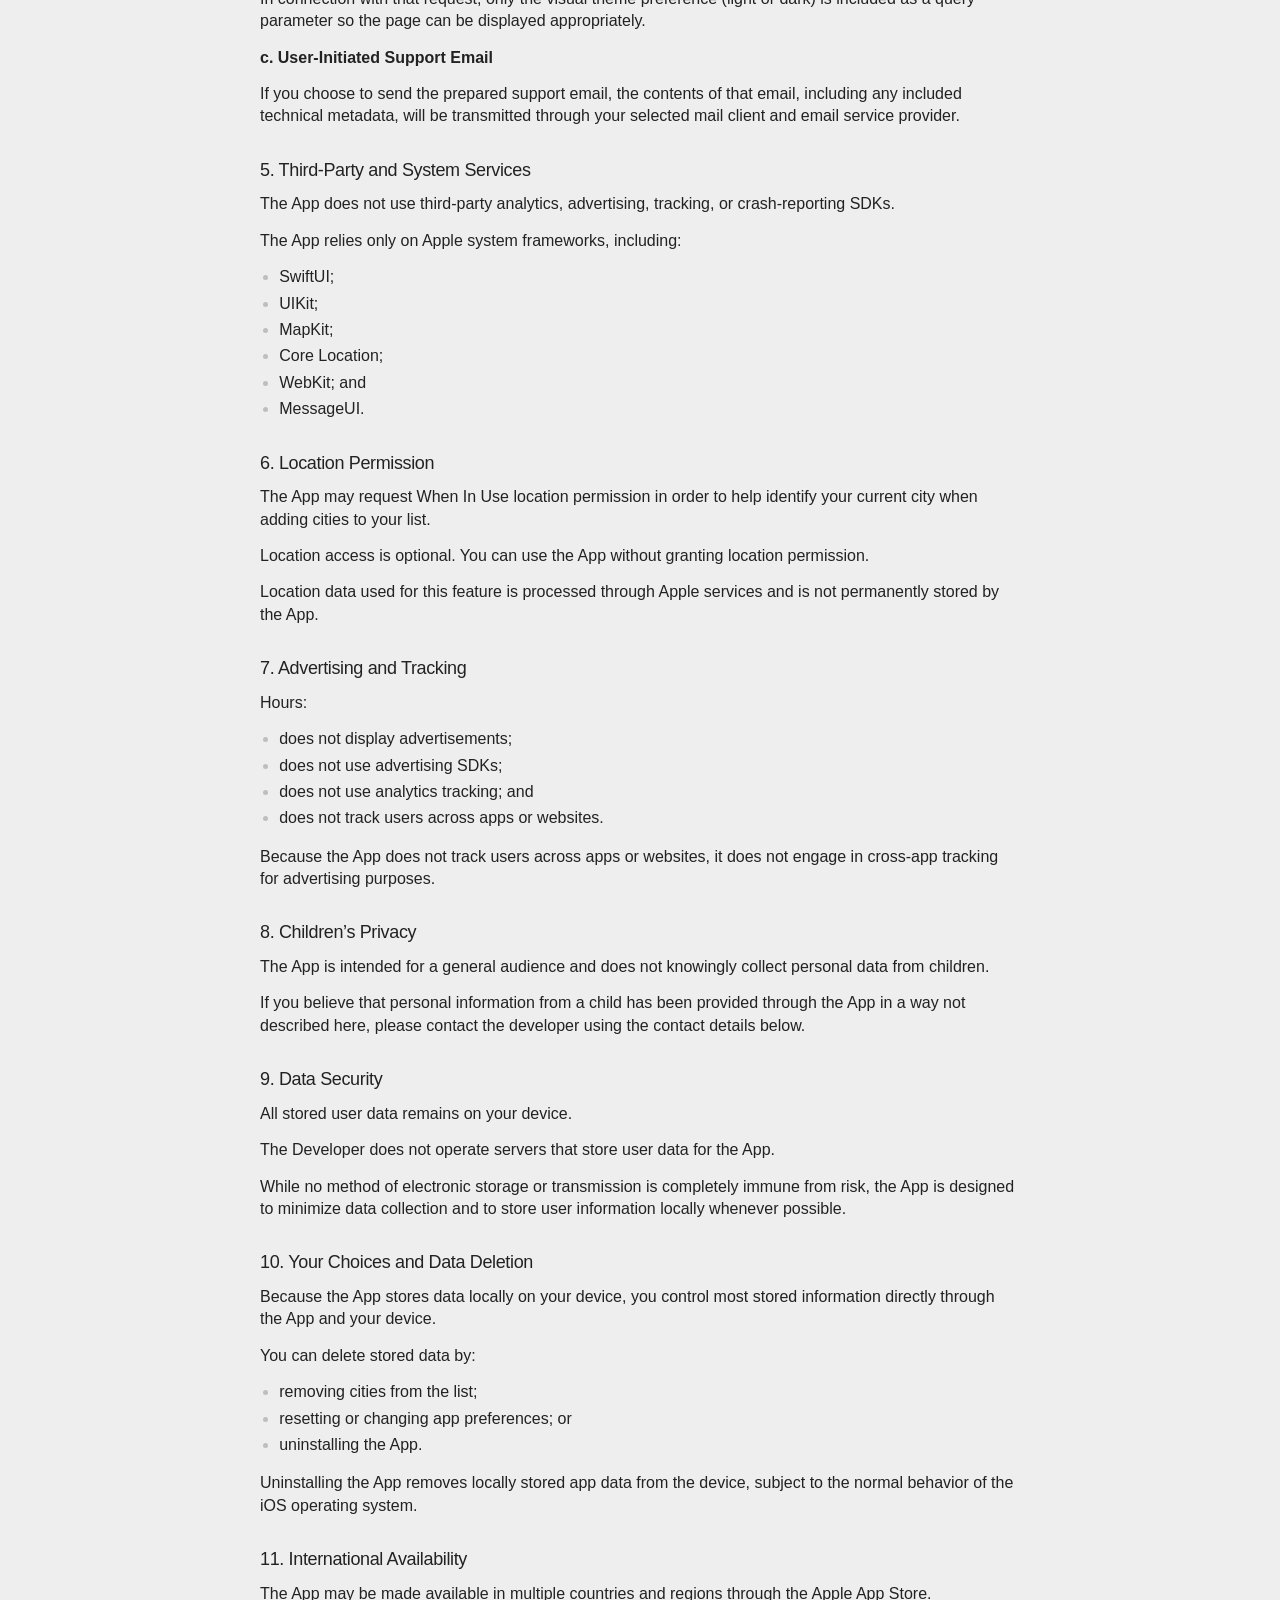
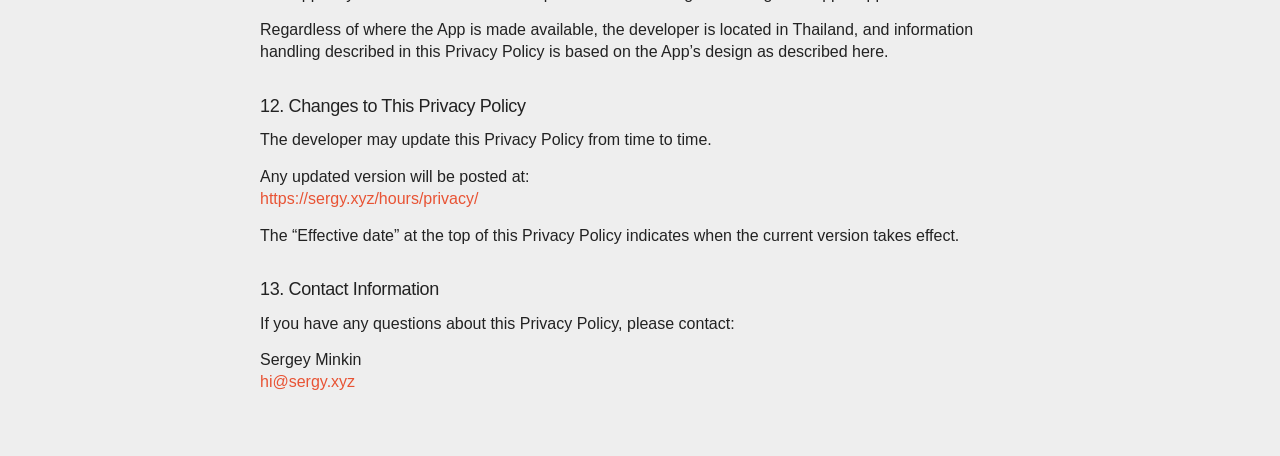
==== commit b1bdcd0d: "Update index.html" ====
--- a/hours/privacy/index.html
+++ b/hours/privacy/index.html
@@ -24,8 +24,8 @@
 		</section>
 
 		<section>
-			<p style="font-size: 14px;">We do not collect, store, or share any personal data from users. All data (such as selected cities and time zones) is stored locally on the device.</p>
-			<p style="font-size: 14px;">If location access is granted, the app uses it only locally on the device to suggest the current city. Location data is not collected, stored, or transmitted to any server.</p>
+			<p style="font-size: 14px;">We do not collect, store, or share personal data on our own servers. All app data (such as selected cities, time zones, interface preferences, locally scheduled notifications, and any calendar or reminder items created by explicit user action) is stored or handled locally on the device or within Apple system apps and frameworks.</p>
+			<p style="font-size: 14px;">If location access is granted, the App uses it only to suggest the current city and related features. Location data is not collected or stored on our own servers.</p>
 		</section>
 	</div>
 
@@ -34,16 +34,21 @@
         <p>Hours is an iOS application that allows users to create a list of cities and view their time zones side by side.</p>
         <p>The App’s core features include:</p>
         <ul>  
-          <li>adding cities from a bundled city database;</li>
-          <li>searching for cities using Apple MapKit when a city is not found locally;</li>
-          <li>optionally detecting the user’s current city through location services;</li>
-          <li>renaming saved cities with custom labels;</li>
-          <li>reordering or deleting saved cities;</li>
-          <li>switching between 12-hour and 24-hour time formats;</li>
-          <li>switching between system, light, and dark appearance modes;</li>
-          <li>adjusting time offsets using a rotary dial interface; and opening the Privacy Policy and Terms of Use within the App.</li>
-        </ul>
-        <p>The App does not require internet access for its core time zone conversion functionality.</p>
+          	<li>adding cities from a bundled city database;</li>
+          	<li>searching for cities using Apple MapKit when a city is not found locally;</li>
+          	<li>optionally detecting the user’s current city through location services;</li>
+          	<li>displaying weather information for selected cities;</li>
+          	<li>creating calendar events by explicit user action;</li>
+          	<li>creating reminders by explicit user action;</li>
+          	<li>scheduling local notifications on the device;</li>
+          	<li>renaming saved cities with custom labels;</li>
+          	<li>reordering or deleting saved cities;</li>
+          	<li>switching between 12-hour and 24-hour time formats;</li>
+          	<li>switching between system, light, and dark appearance modes;</li>
+          	<li>adjusting time offsets using a rotary dial interface; and</li>
+          	<li>opening the Privacy Policy and Terms of Use within the App.</li>
+        </ul>
+        <p>The App does not require internet access for its core time zone conversion functionality, although some optional features may rely on Apple or other weather data services.</p>
 	</section>
 
 	<section>
@@ -67,7 +72,11 @@
         <p>If you search for a city that is not found in the App’s bundled local city database, the text you enter may be sent to Apple MapKit services in order to return search results.</p>
         <p><b>d. Location Information</b></p>
         <p>If you choose to grant location access, the App may request your device’s current location in order to determine the nearest city and its time zone. Location access is optional, and the App works without it.</p>
-        <p><b>e. Support Email Information</b></p>
+		<p><b>e. Weather Data</b></p>
+        <p>The App may retrieve current weather information for selected cities using Apple WeatherKit or another weather data provider. Weather data is displayed within the App and is not stored on the Developer’s own servers.</p>
+		<p><b>f. Calendar, Reminders, and Notifications</b></p>
+        <p>If you choose to use calendar, reminders, or notification features, the App may access the relevant Apple frameworks in order to create calendar events, create reminders, or schedule local notifications on your device. The App does not collect, store, or transmit your calendar data or reminder data to the Developer’s own servers. Notifications created by the App are local only.</p>
+        <p><b>g. Support Email Information</b></p>
         <p>If you choose to use the “Contact Me” option, the App prepares a draft email in your mail client. That draft may include certain technical metadata, such as:</p>
 	      <ul>
           <li>app version and build;</li>
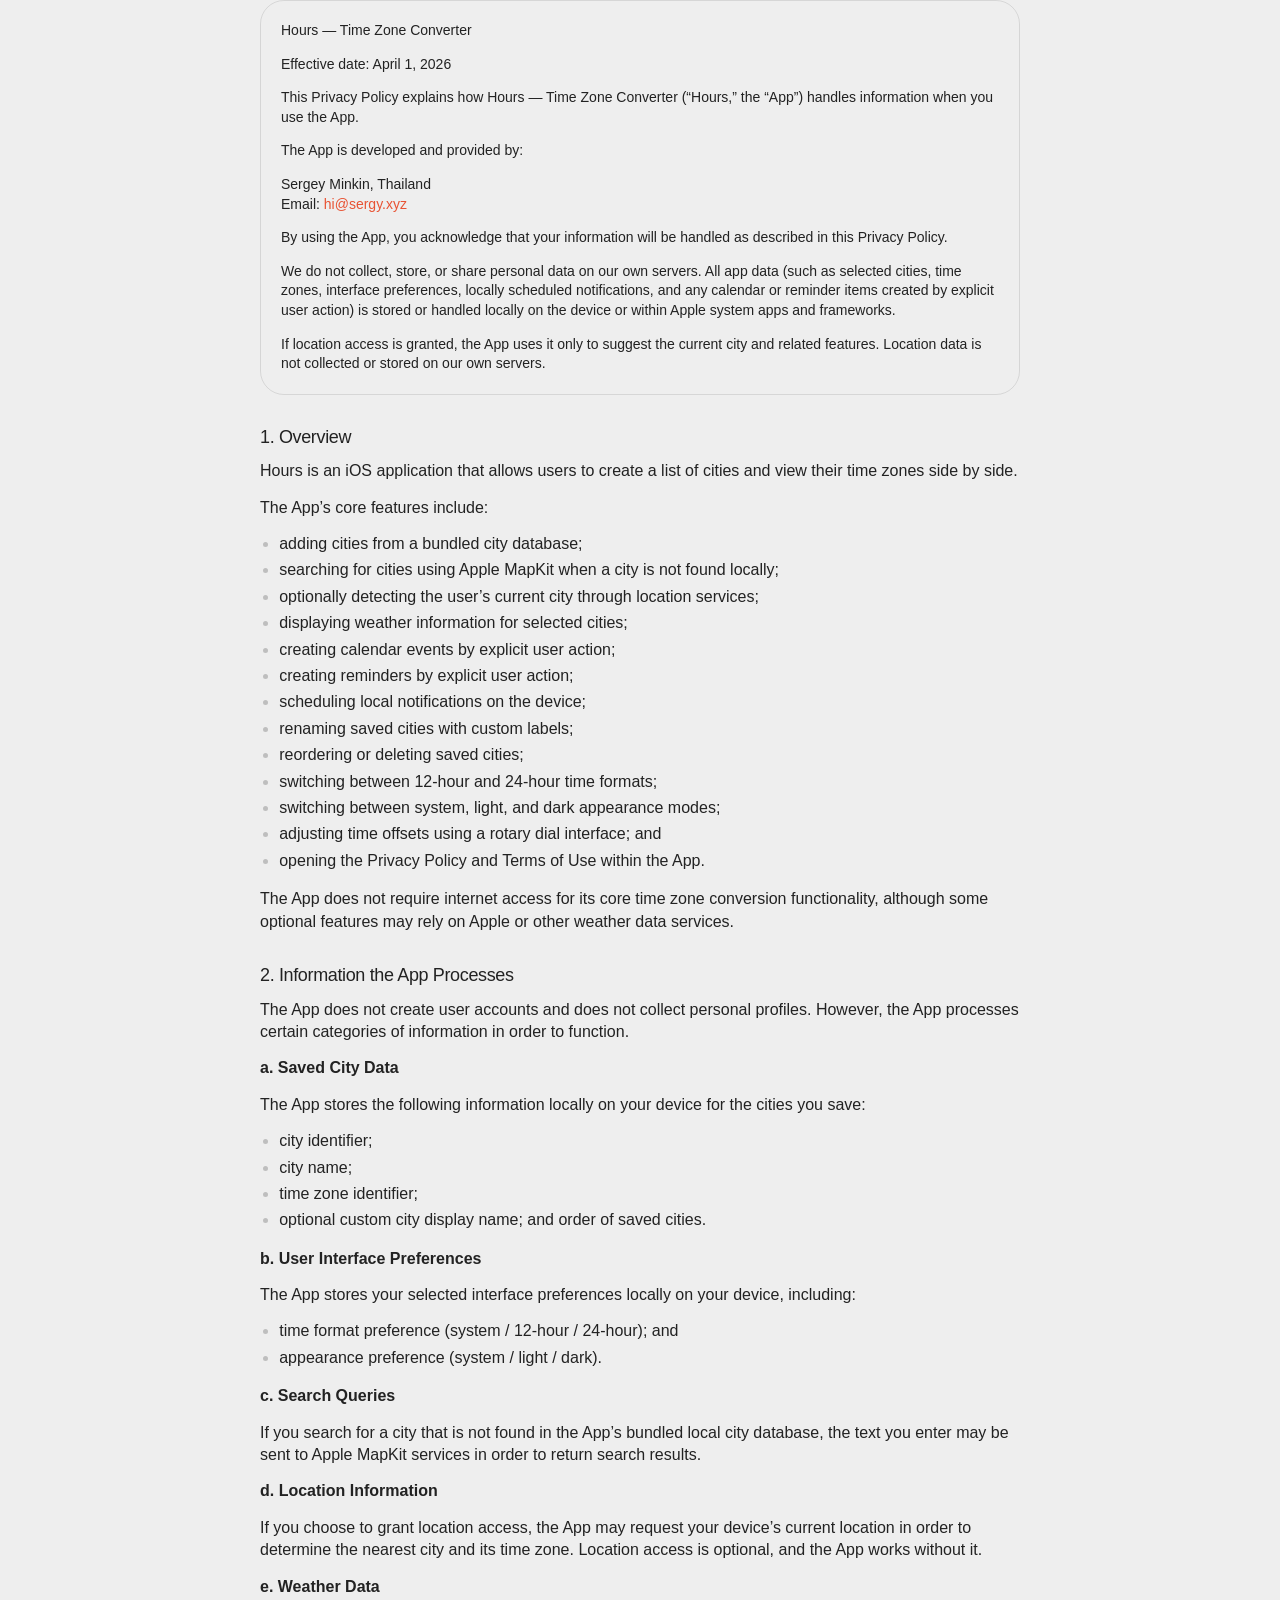
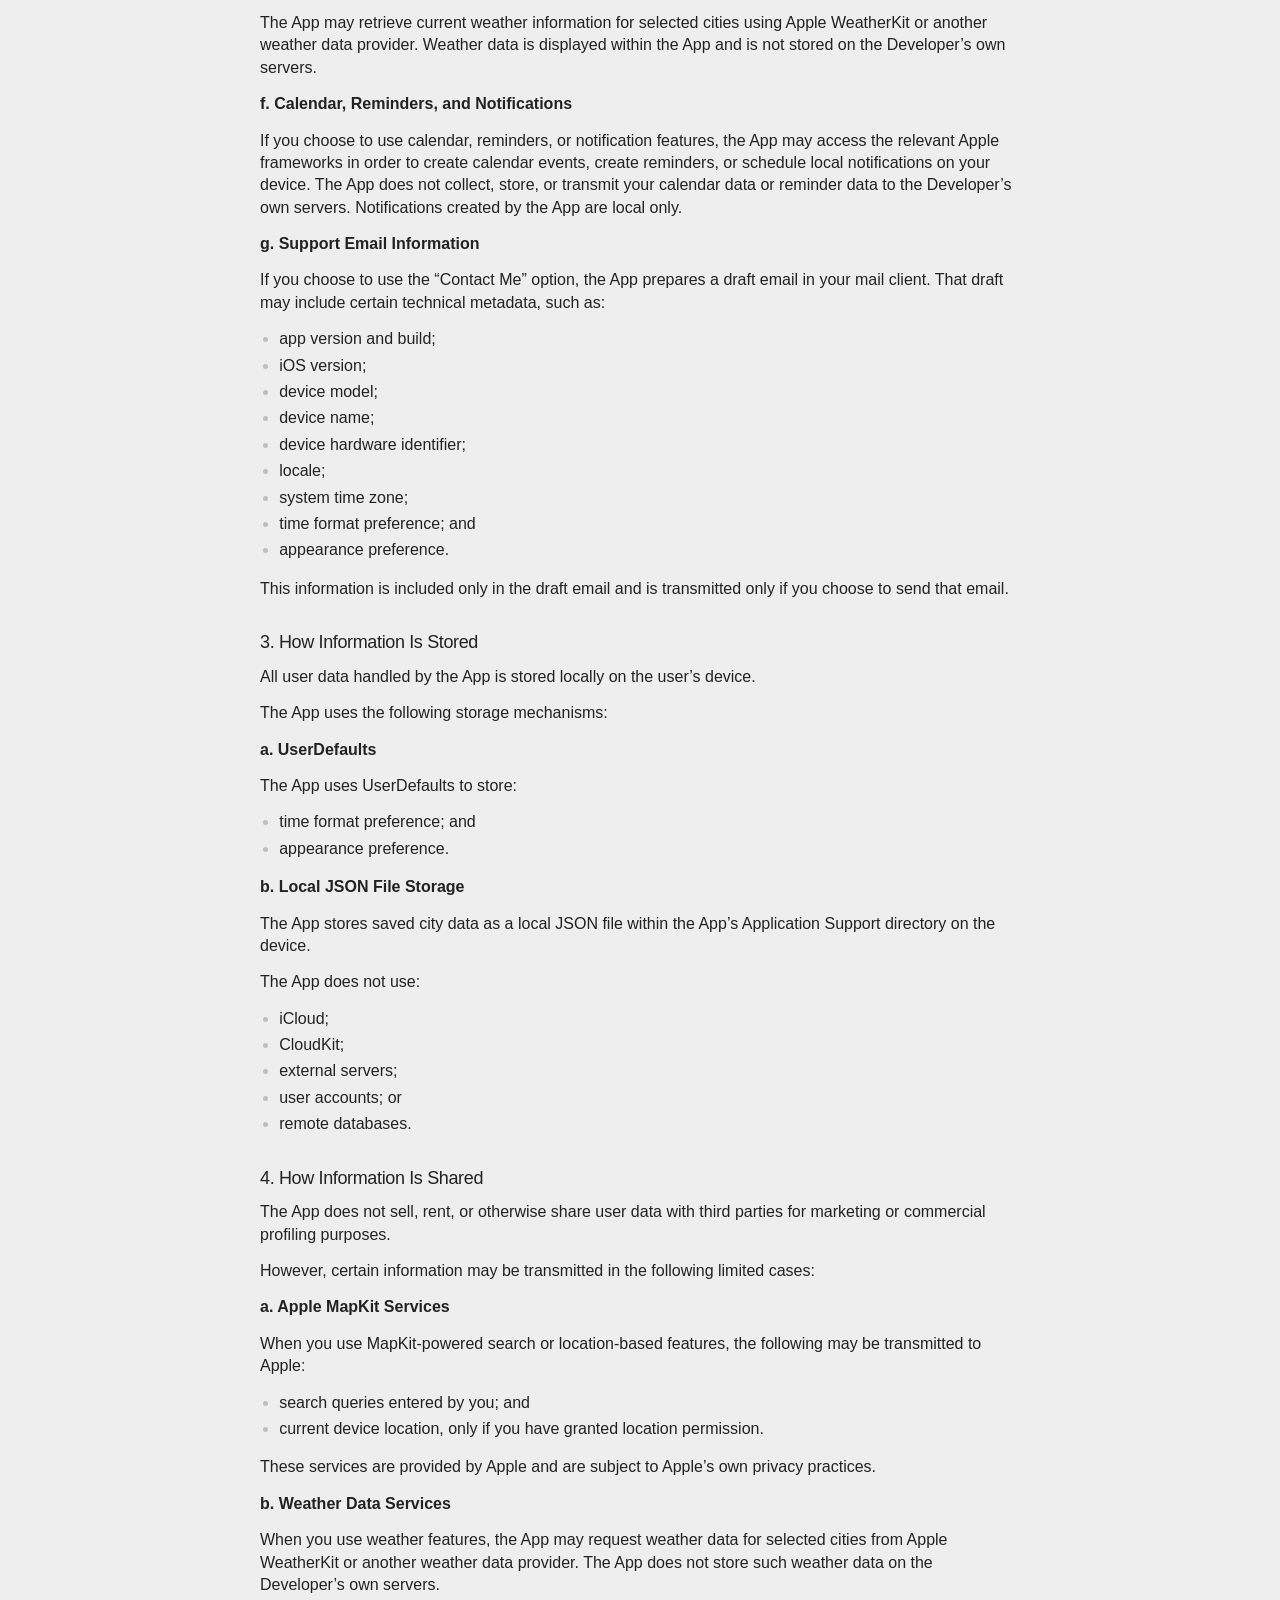
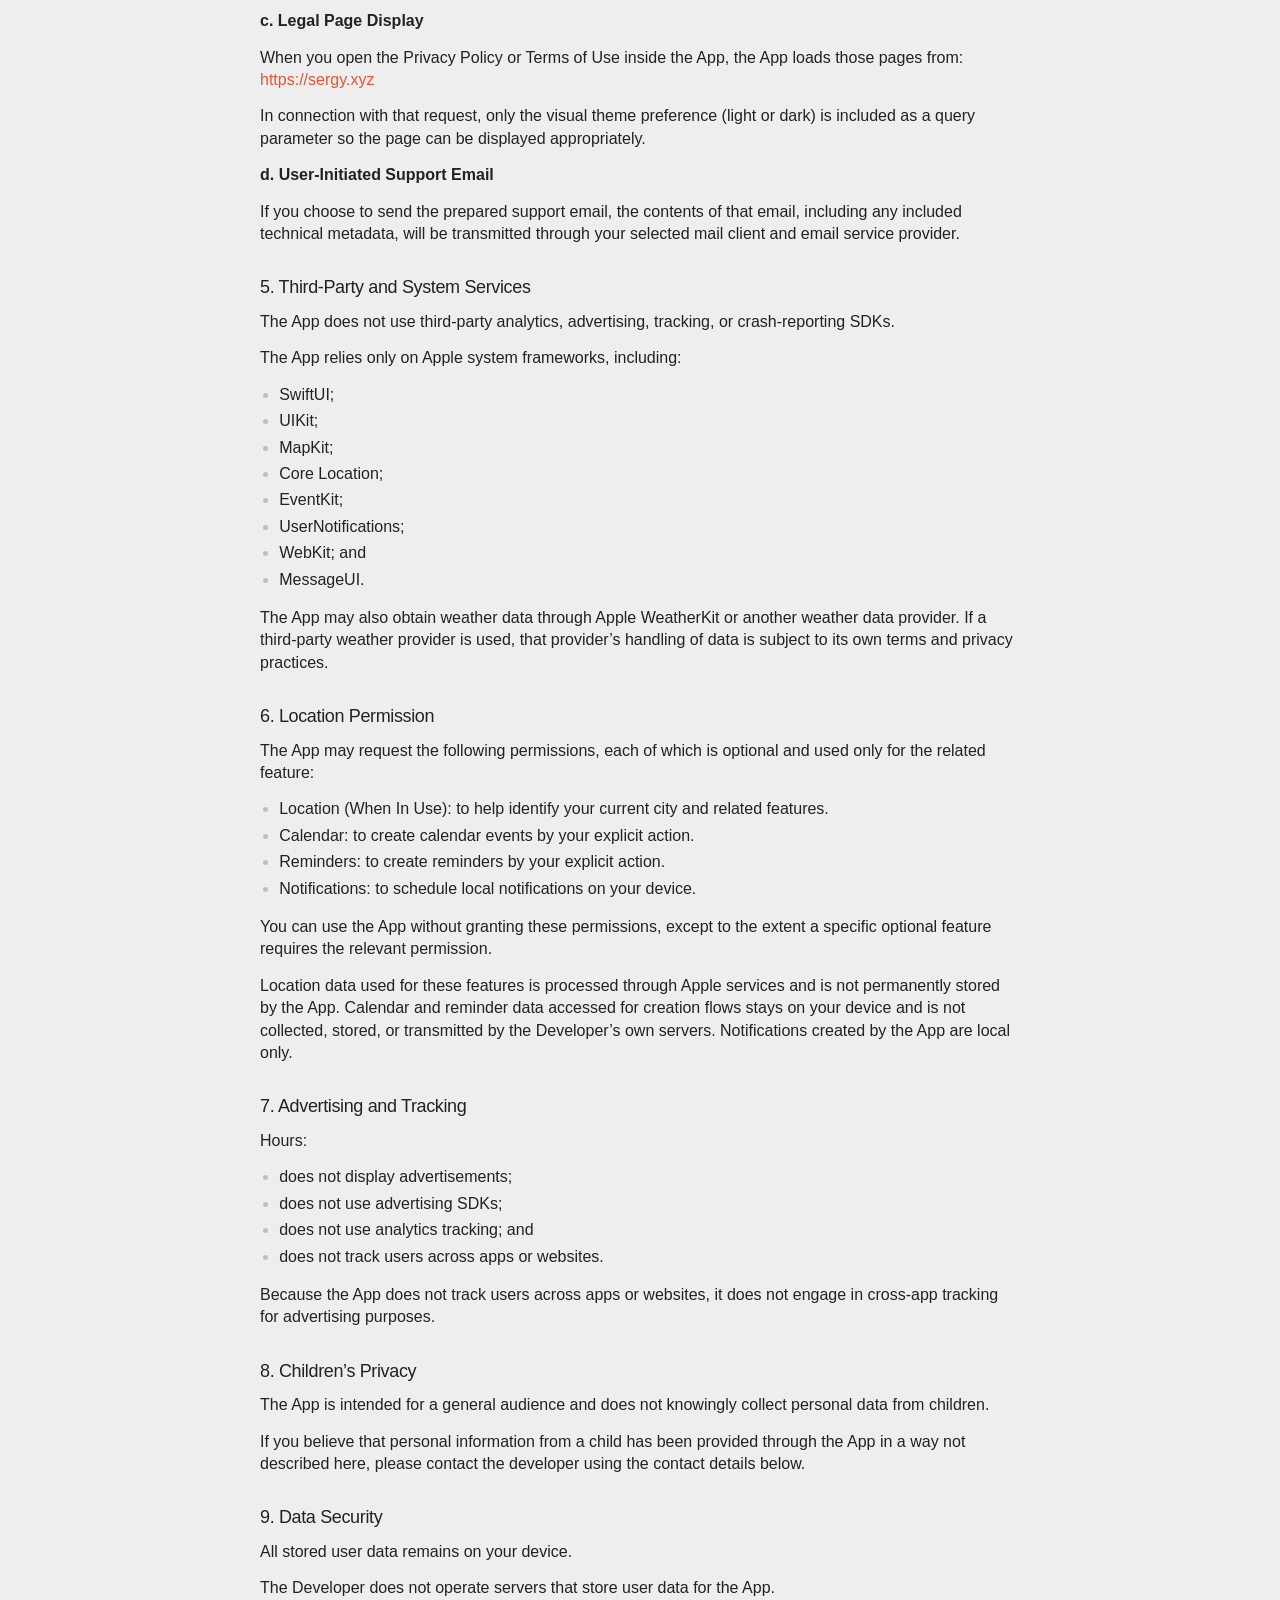
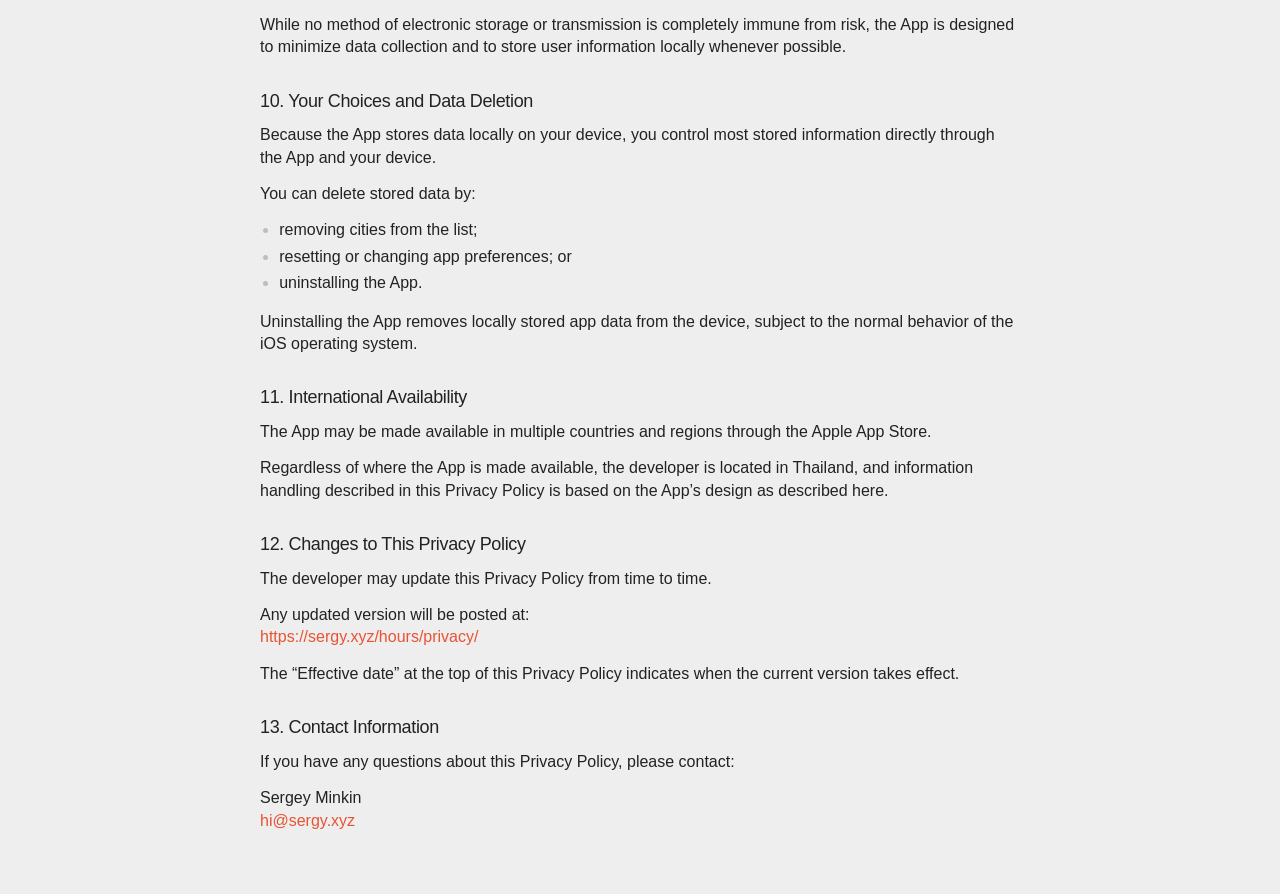
==== commit 10ae9e4e: "Update index.html" ====
--- a/hours/privacy/index.html
+++ b/hours/privacy/index.html
@@ -125,10 +125,12 @@
 			<li>current device location, only if you have granted location permission.</li>
 		</ul>
 		<p>These services are provided by Apple and are subject to Apple’s own privacy practices.</p>
-		<p><b>b. Legal Page Display</b></p>
+		<p><b>b. Weather Data Services</b></p>
+		<p>When you use weather features, the App may request weather data for selected cities from Apple WeatherKit or another weather data provider. The App does not store such weather data on the Developer’s own servers.</p>
+		<p><b>c. Legal Page Display</b></p>
 		<p>When you open the Privacy Policy or Terms of Use inside the App, the App loads those pages from: <a href="https://sergy.xyz">https://sergy.xyz</a></p>
 		<p>In connection with that request, only the visual theme preference (light or dark) is included as a query parameter so the page can be displayed appropriately.</p>
-		<p><b>c. User-Initiated Support Email</b></p>
+		<p><b>d. User-Initiated Support Email</b></p>
 		<p>If you choose to send the prepared support email, the contents of that email, including any included technical metadata, will be transmitted through your selected mail client and email service provider.</p>
 	</section>
 
@@ -141,16 +143,25 @@
 			<li>UIKit;</li>
 			<li>MapKit;</li>
 			<li>Core Location;</li>
+			<li>EventKit;</li>
+			<li>UserNotifications;</li>
 			<li>WebKit; and</li>
 			<li>MessageUI.</li>
 		</ul>
+		<p>The App may also obtain weather data through Apple WeatherKit or another weather data provider. If a third-party weather provider is used, that provider’s handling of data is subject to its own terms and privacy practices.</p>
 	</section>
 
 	<section>
 		<h2>6. Location Permission</h2>
-		<p>The App may request When In Use location permission in order to help identify your current city when adding cities to your list.</p>
-		<p>Location access is optional. You can use the App without granting location permission.</p>
-		<p>Location data used for this feature is processed through Apple services and is not permanently stored by the App.</p>
+		<p>The App may request the following permissions, each of which is optional and used only for the related feature:</p>
+		<ul>
+			<li>Location (When In Use): to help identify your current city and related features.</li>
+			<li>Calendar: to create calendar events by your explicit action.</li>
+			<li>Reminders: to create reminders by your explicit action.</li>
+			<li>Notifications: to schedule local notifications on your device.</li>
+		</ul>
+		<p>You can use the App without granting these permissions, except to the extent a specific optional feature requires the relevant permission.</p>
+		<p>Location data used for these features is processed through Apple services and is not permanently stored by the App. Calendar and reminder data accessed for creation flows stays on your device and is not collected, stored, or transmitted by the Developer’s own servers. Notifications created by the App are local only.</p>
 	</section>
 
 	<section>
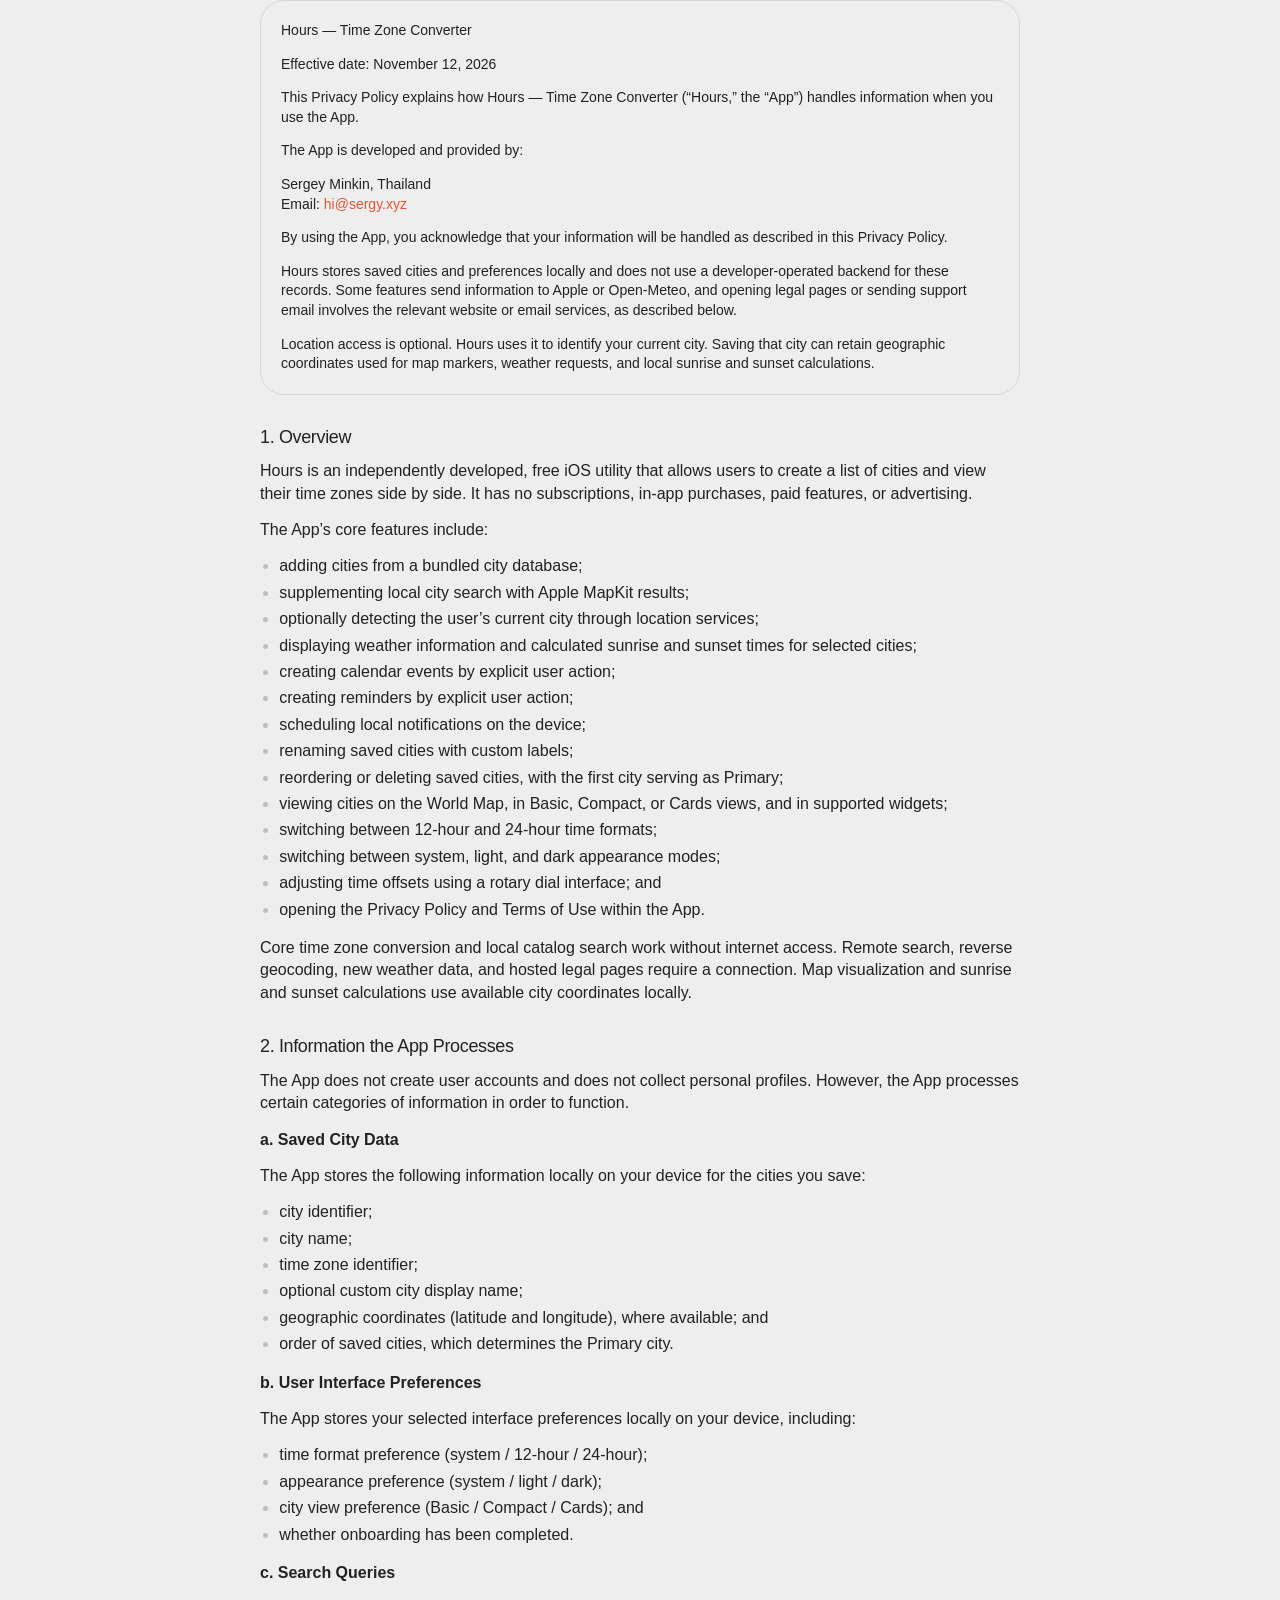
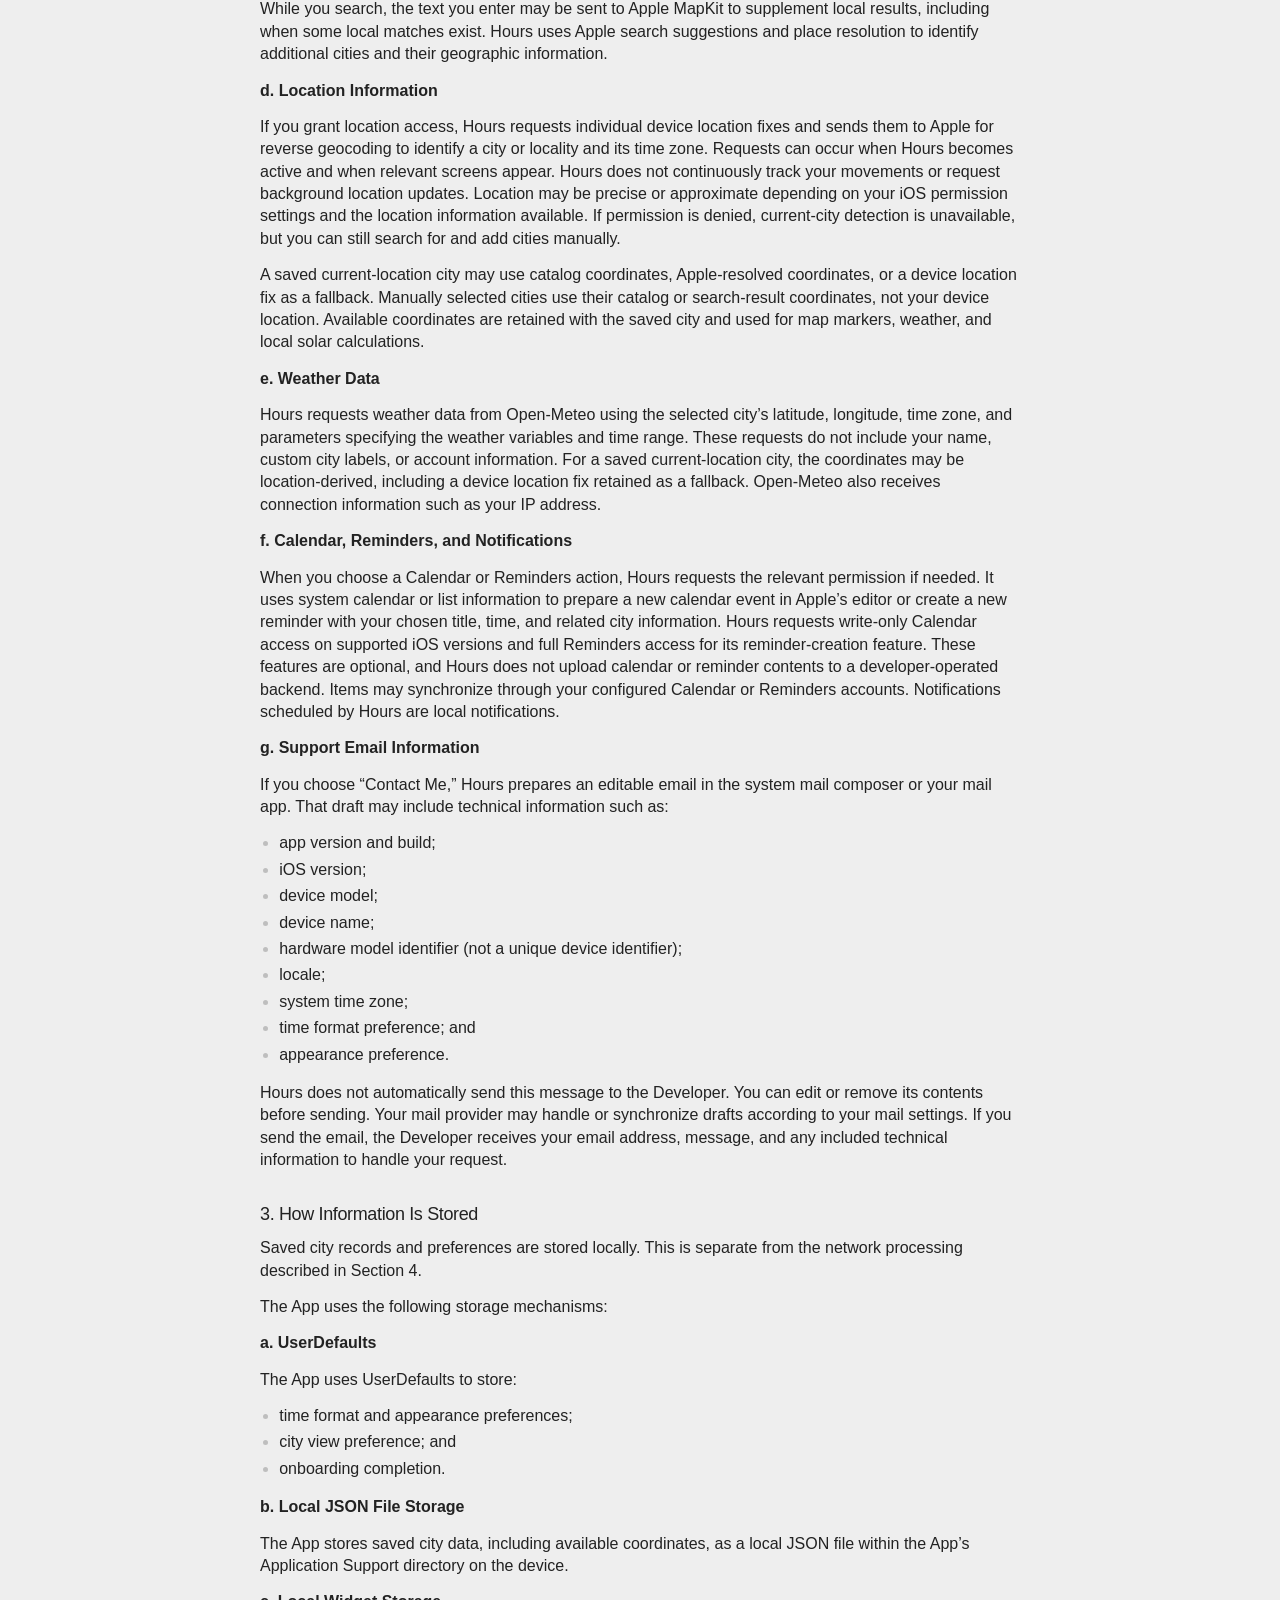
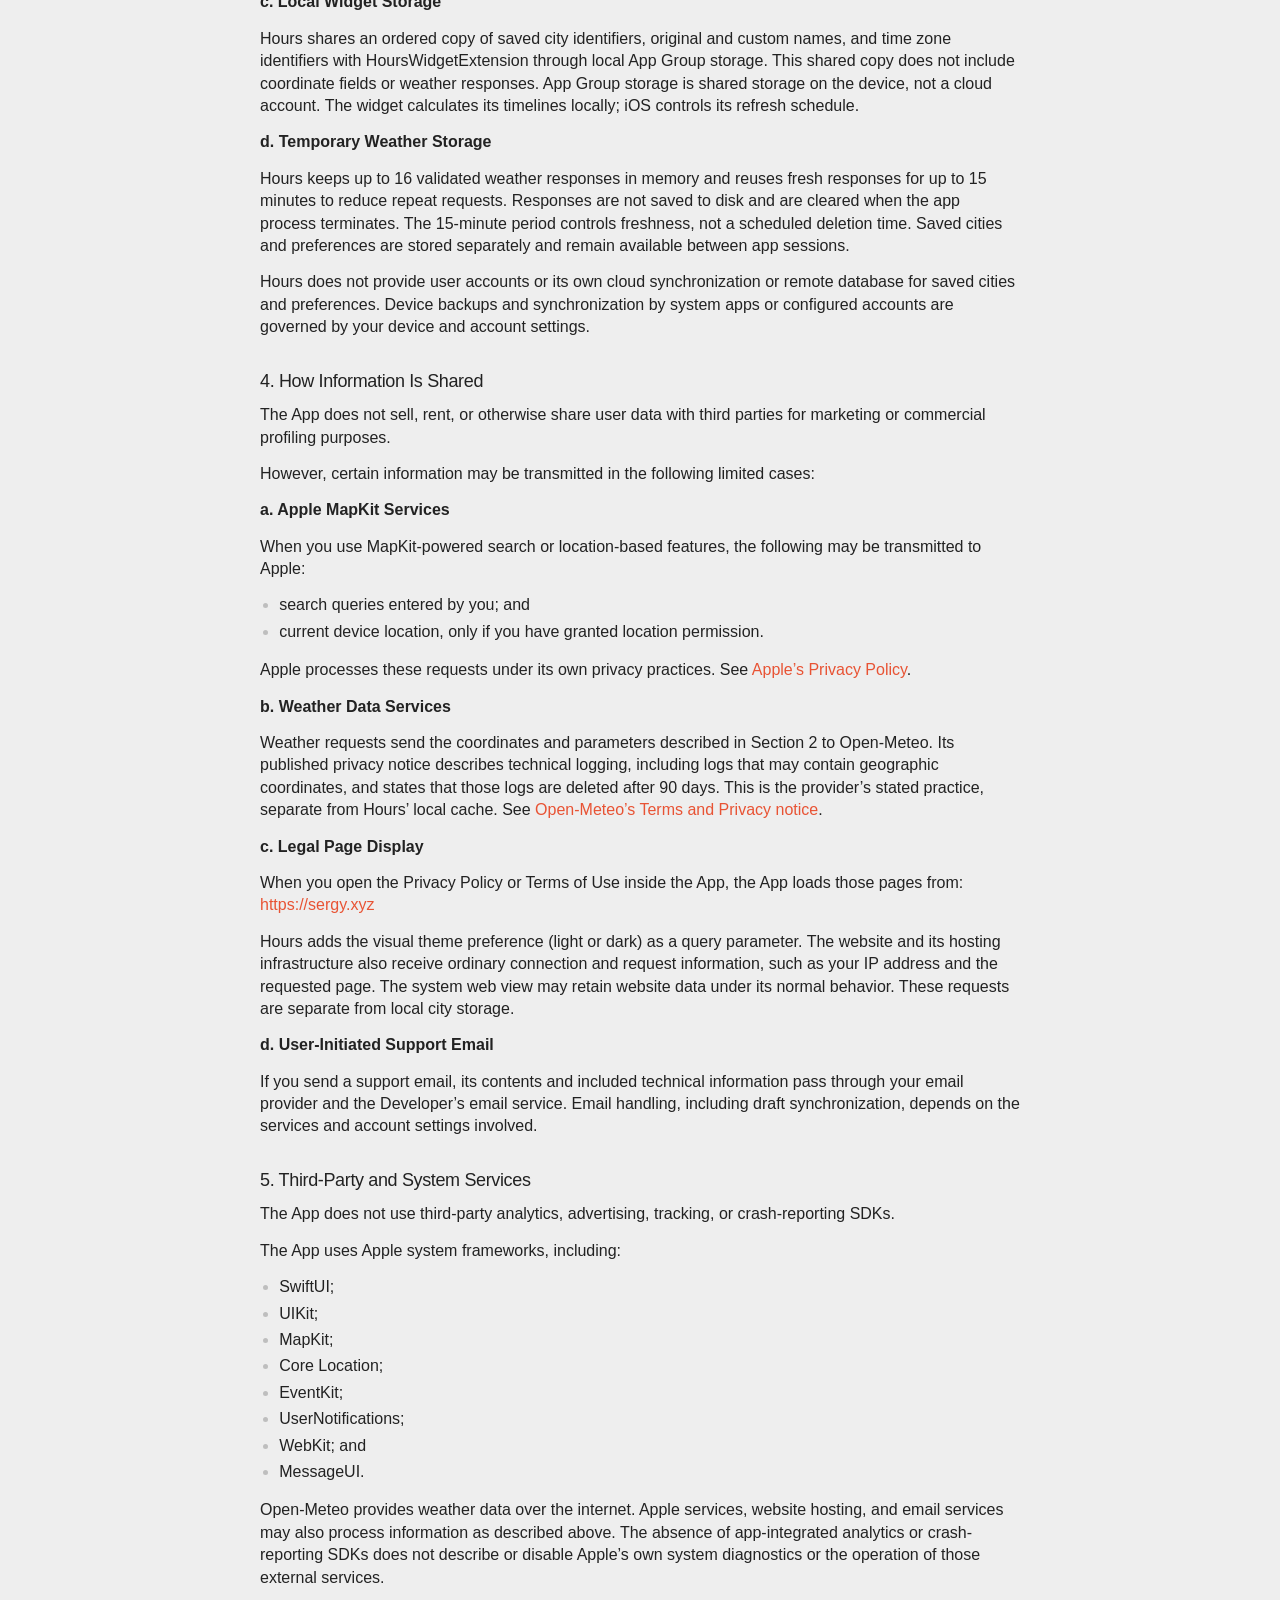
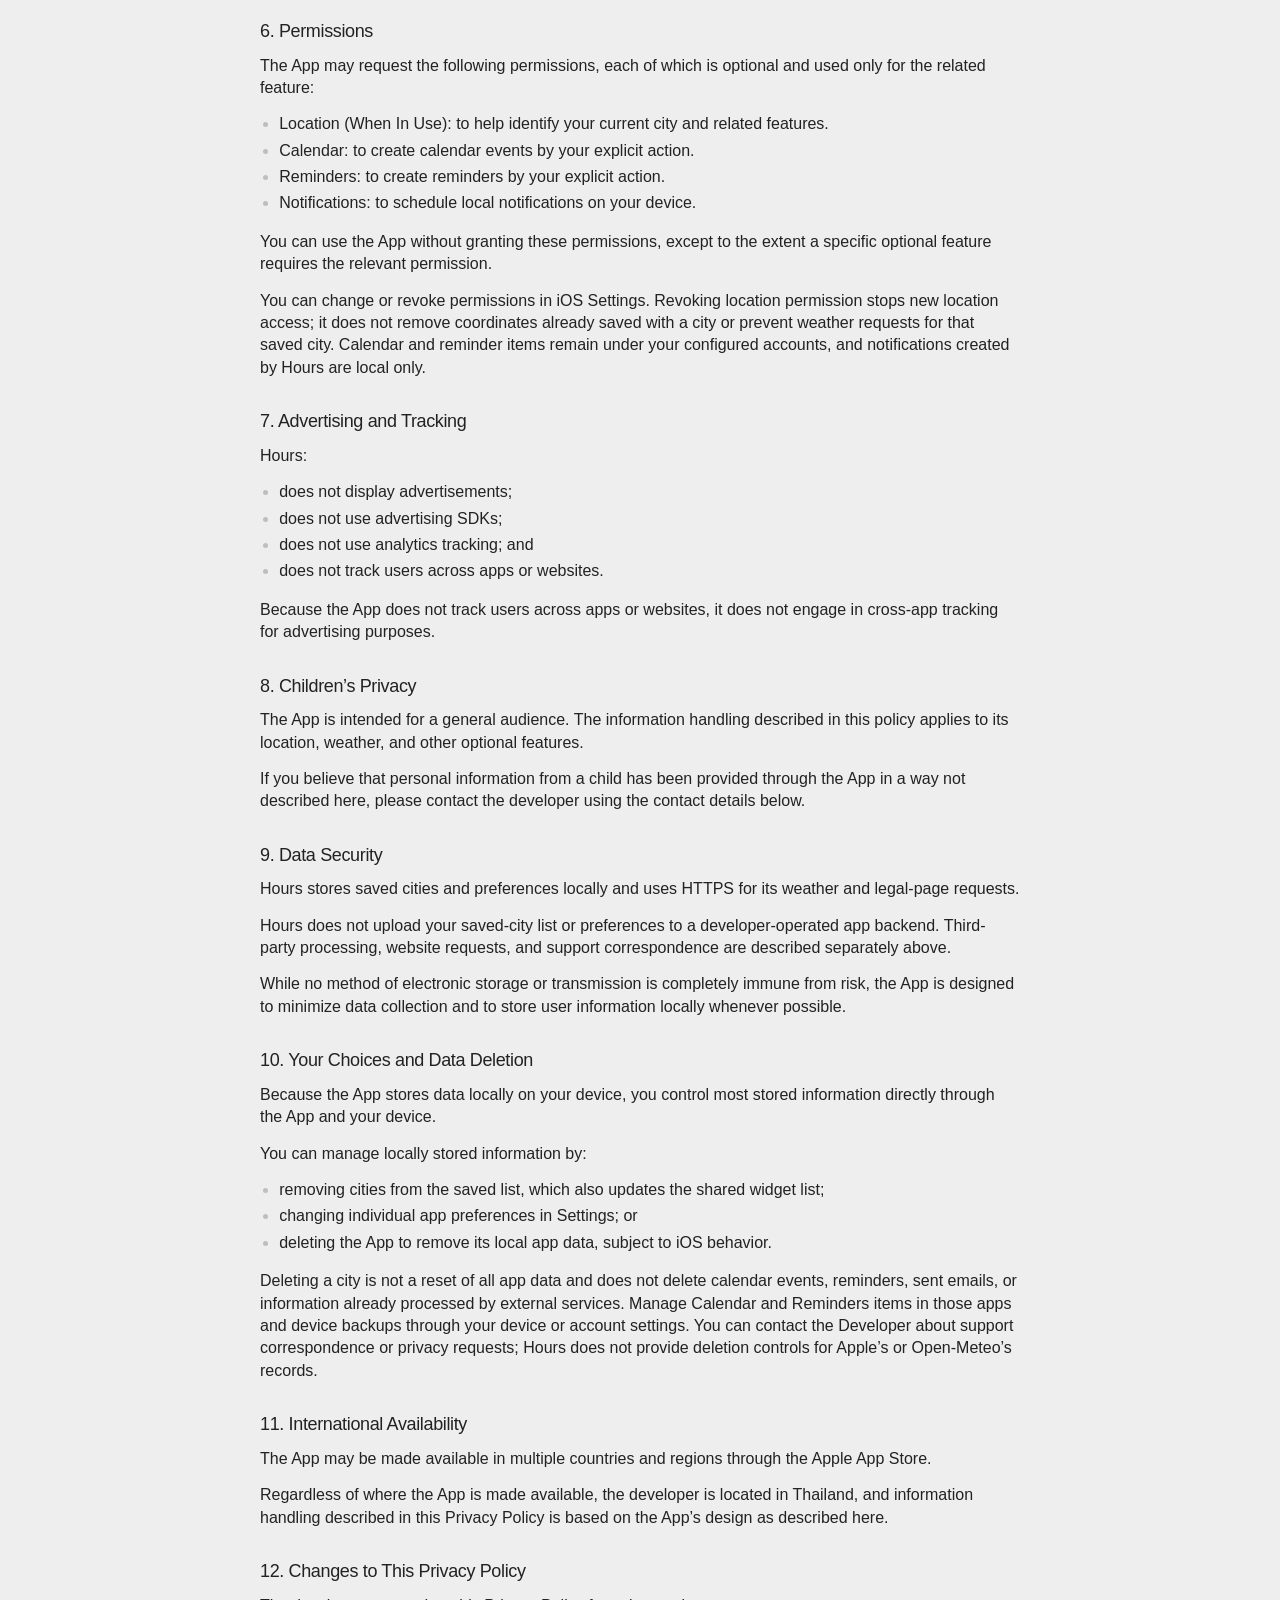
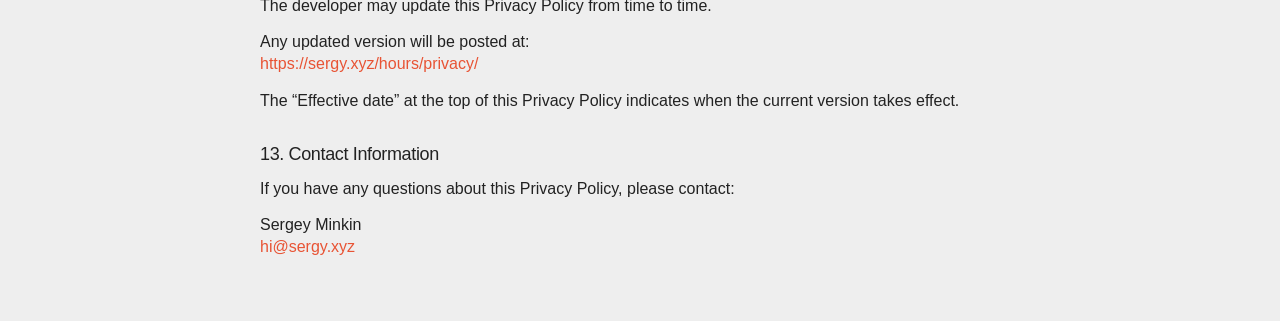
==== commit 854a078a: "Hours docs updates" ====
--- a/hours/privacy/index.html
+++ b/hours/privacy/index.html
@@ -13,42 +13,43 @@
 	<div class="disclamer">	
 		<section>
 			<p style="font-size: 14px;">Hours — Time Zone Converter</p>
-			<p style="font-size: 14px;">Effective date: April 1, 2026</p>
+			<p style="font-size: 14px;">Effective date: November 12, 2026</p>
 			<p style="font-size: 14px;">This Privacy Policy explains how Hours — Time Zone Converter (“Hours,” the “App”) handles information when you use the App.</p>
 		</section>
 	
 		<section>
 			<p style="font-size: 14px;" >The App is developed and provided by:</p>
-			<p style="font-size: 14px;">Sergey Minkin, Thailand<br>Email: <a href="mailto: hi@sergy.xyz">hi@sergy.xyz</a></p>
+			<p style="font-size: 14px;">Sergey Minkin, Thailand<br>Email: <a href="mailto:hi@sergy.xyz">hi@sergy.xyz</a></p>
 			<p style="font-size: 14px;">By using the App, you acknowledge that your information will be handled as described in this Privacy Policy.</p>
 		</section>
 
 		<section>
-			<p style="font-size: 14px;">We do not collect, store, or share personal data on our own servers. All app data (such as selected cities, time zones, interface preferences, locally scheduled notifications, and any calendar or reminder items created by explicit user action) is stored or handled locally on the device or within Apple system apps and frameworks.</p>
-			<p style="font-size: 14px;">If location access is granted, the App uses it only to suggest the current city and related features. Location data is not collected or stored on our own servers.</p>
+			<p style="font-size: 14px;">Hours stores saved cities and preferences locally and does not use a developer-operated backend for these records. Some features send information to Apple or Open-Meteo, and opening legal pages or sending support email involves the relevant website or email services, as described below.</p>
+			<p style="font-size: 14px;">Location access is optional. Hours uses it to identify your current city. Saving that city can retain geographic coordinates used for map markers, weather requests, and local sunrise and sunset calculations.</p>
 		</section>
 	</div>
 
 	<section>
         <h2>1. Overview</h2>
-        <p>Hours is an iOS application that allows users to create a list of cities and view their time zones side by side.</p>
+        <p>Hours is an independently developed, free iOS utility that allows users to create a list of cities and view their time zones side by side. It has no subscriptions, in-app purchases, paid features, or advertising.</p>
         <p>The App’s core features include:</p>
         <ul>  
           	<li>adding cities from a bundled city database;</li>
-          	<li>searching for cities using Apple MapKit when a city is not found locally;</li>
+            <li>supplementing local city search with Apple MapKit results;</li>
           	<li>optionally detecting the user’s current city through location services;</li>
-          	<li>displaying weather information for selected cities;</li>
+            <li>displaying weather information and calculated sunrise and sunset times for selected cities;</li>
           	<li>creating calendar events by explicit user action;</li>
           	<li>creating reminders by explicit user action;</li>
           	<li>scheduling local notifications on the device;</li>
           	<li>renaming saved cities with custom labels;</li>
-          	<li>reordering or deleting saved cities;</li>
+            <li>reordering or deleting saved cities, with the first city serving as Primary;</li>
+            <li>viewing cities on the World Map, in Basic, Compact, or Cards views, and in supported widgets;</li>
           	<li>switching between 12-hour and 24-hour time formats;</li>
           	<li>switching between system, light, and dark appearance modes;</li>
           	<li>adjusting time offsets using a rotary dial interface; and</li>
           	<li>opening the Privacy Policy and Terms of Use within the App.</li>
         </ul>
-        <p>The App does not require internet access for its core time zone conversion functionality, although some optional features may rely on Apple or other weather data services.</p>
+        <p>Core time zone conversion and local catalog search work without internet access. Remote search, reverse geocoding, new weather data, and hosted legal pages require a connection. Map visualization and sunrise and sunset calculations use available city coordinates locally.</p>
 	</section>
 
 	<section>
@@ -60,58 +61,61 @@
           <li>city identifier;</li>
           <li>city name;</li>
           <li>time zone identifier;</li>
-          <li>optional custom city display name; and order of saved cities.</li>
+          <li>optional custom city display name;</li>
+          <li>geographic coordinates (latitude and longitude), where available; and</li>
+          <li>order of saved cities, which determines the Primary city.</li>
         </ul>
         <p><b>b. User Interface Preferences</b></p>
         <p>The App stores your selected interface preferences locally on your device, including:</p>
         <ul>  
-          <li>time format preference (system / 12-hour / 24-hour); and</li>
-          <li>appearance preference (system / light / dark).</li>
+          <li>time format preference (system / 12-hour / 24-hour);</li>
+          <li>appearance preference (system / light / dark);</li>
+          <li>city view preference (Basic / Compact / Cards); and</li>
+          <li>whether onboarding has been completed.</li>
         </ul>
         <p><b>c. Search Queries</b></p>
-        <p>If you search for a city that is not found in the App’s bundled local city database, the text you enter may be sent to Apple MapKit services in order to return search results.</p>
+        <p>While you search, the text you enter may be sent to Apple MapKit to supplement local results, including when some local matches exist. Hours uses Apple search suggestions and place resolution to identify additional cities and their geographic information.</p>
         <p><b>d. Location Information</b></p>
-        <p>If you choose to grant location access, the App may request your device’s current location in order to determine the nearest city and its time zone. Location access is optional, and the App works without it.</p>
+        <p>If you grant location access, Hours requests individual device location fixes and sends them to Apple for reverse geocoding to identify a city or locality and its time zone. Requests can occur when Hours becomes active and when relevant screens appear. Hours does not continuously track your movements or request background location updates. Location may be precise or approximate depending on your iOS permission settings and the location information available. If permission is denied, current-city detection is unavailable, but you can still search for and add cities manually.</p>
+        <p>A saved current-location city may use catalog coordinates, Apple-resolved coordinates, or a device location fix as a fallback. Manually selected cities use their catalog or search-result coordinates, not your device location. Available coordinates are retained with the saved city and used for map markers, weather, and local solar calculations.</p>
 		<p><b>e. Weather Data</b></p>
-        <p>The App may retrieve current weather information for selected cities using Apple WeatherKit or another weather data provider. Weather data is displayed within the App and is not stored on the Developer’s own servers.</p>
+        <p>Hours requests weather data from Open-Meteo using the selected city’s latitude, longitude, time zone, and parameters specifying the weather variables and time range. These requests do not include your name, custom city labels, or account information. For a saved current-location city, the coordinates may be location-derived, including a device location fix retained as a fallback. Open-Meteo also receives connection information such as your IP address.</p>
 		<p><b>f. Calendar, Reminders, and Notifications</b></p>
-        <p>If you choose to use calendar, reminders, or notification features, the App may access the relevant Apple frameworks in order to create calendar events, create reminders, or schedule local notifications on your device. The App does not collect, store, or transmit your calendar data or reminder data to the Developer’s own servers. Notifications created by the App are local only.</p>
+        <p>When you choose a Calendar or Reminders action, Hours requests the relevant permission if needed. It uses system calendar or list information to prepare a new calendar event in Apple’s editor or create a new reminder with your chosen title, time, and related city information. Hours requests write-only Calendar access on supported iOS versions and full Reminders access for its reminder-creation feature. These features are optional, and Hours does not upload calendar or reminder contents to a developer-operated backend. Items may synchronize through your configured Calendar or Reminders accounts. Notifications scheduled by Hours are local notifications.</p>
         <p><b>g. Support Email Information</b></p>
-        <p>If you choose to use the “Contact Me” option, the App prepares a draft email in your mail client. That draft may include certain technical metadata, such as:</p>
+        <p>If you choose “Contact Me,” Hours prepares an editable email in the system mail composer or your mail app. That draft may include technical information such as:</p>
 	      <ul>
           <li>app version and build;</li>
           <li>iOS version;</li>
           <li>device model;</li>
           <li>device name;</li>
-          <li>device hardware identifier;</li>
+          <li>hardware model identifier (not a unique device identifier);</li>
           <li>locale;</li>
           <li>system time zone;</li>
           <li>time format preference; and</li>
           <li>appearance preference.</li>
         </ul>
-        <p>This information is included only in the draft email and is transmitted only if you choose to send that email.</p>
+        <p>Hours does not automatically send this message to the Developer. You can edit or remove its contents before sending. Your mail provider may handle or synchronize drafts according to your mail settings. If you send the email, the Developer receives your email address, message, and any included technical information to handle your request.</p>
 	</section>
 	
 	<section>
 		<h2>3. How Information Is Stored</h2>
-		<p>All user data handled by the App is stored locally on the user’s device.</p>
+		<p>Saved city records and preferences are stored locally. This is separate from the network processing described in Section 4.</p>
 		<p>The App uses the following storage mechanisms:</p>
 		<p><b>a. UserDefaults</b></p>
 		<p>The App uses UserDefaults to store:</p>
 		<ul>
-			<li>time format preference; and</li>
-			<li>appearance preference.</li>
+			<li>time format and appearance preferences;</li>
+			<li>city view preference; and</li>
+			<li>onboarding completion.</li>
 		</ul>
 		<p><b>b. Local JSON File Storage</b></p>
-		<p>The App stores saved city data as a local JSON file within the App’s Application Support directory on the device.</p>
-		<p>The App does not use:</p>
-		<ul>
-			<li>iCloud;</li>
-			<li>CloudKit;</li>
-			<li>external servers;</li>
-			<li>user accounts; or</li>
-			<li>remote databases.</li>
-		</ul>
+		<p>The App stores saved city data, including available coordinates, as a local JSON file within the App’s Application Support directory on the device.</p>
+		<p><b>c. Local Widget Storage</b></p>
+		<p>Hours shares an ordered copy of saved city identifiers, original and custom names, and time zone identifiers with HoursWidgetExtension through local App Group storage. This shared copy does not include coordinate fields or weather responses. App Group storage is shared storage on the device, not a cloud account. The widget calculates its timelines locally; iOS controls its refresh schedule.</p>
+		<p><b>d. Temporary Weather Storage</b></p>
+		<p>Hours keeps up to 16 validated weather responses in memory and reuses fresh responses for up to 15 minutes to reduce repeat requests. Responses are not saved to disk and are cleared when the app process terminates. The 15-minute period controls freshness, not a scheduled deletion time. Saved cities and preferences are stored separately and remain available between app sessions.</p>
+		<p>Hours does not provide user accounts or its own cloud synchronization or remote database for saved cities and preferences. Device backups and synchronization by system apps or configured accounts are governed by your device and account settings.</p>
 	</section>
 
 	<section>
@@ -124,20 +128,20 @@
 			<li>search queries entered by you; and</li>
 			<li>current device location, only if you have granted location permission.</li>
 		</ul>
-		<p>These services are provided by Apple and are subject to Apple’s own privacy practices.</p>
+		<p>Apple processes these requests under its own privacy practices. See <a href="https://www.apple.com/legal/privacy/">Apple’s Privacy Policy</a>.</p>
 		<p><b>b. Weather Data Services</b></p>
-		<p>When you use weather features, the App may request weather data for selected cities from Apple WeatherKit or another weather data provider. The App does not store such weather data on the Developer’s own servers.</p>
+		<p>Weather requests send the coordinates and parameters described in Section 2 to Open-Meteo. Its published privacy notice describes technical logging, including logs that may contain geographic coordinates, and states that those logs are deleted after 90 days. This is the provider’s stated practice, separate from Hours’ local cache. See <a href="https://open-meteo.com/en/terms">Open-Meteo’s Terms and Privacy notice</a>.</p>
 		<p><b>c. Legal Page Display</b></p>
 		<p>When you open the Privacy Policy or Terms of Use inside the App, the App loads those pages from: <a href="https://sergy.xyz">https://sergy.xyz</a></p>
-		<p>In connection with that request, only the visual theme preference (light or dark) is included as a query parameter so the page can be displayed appropriately.</p>
+		<p>Hours adds the visual theme preference (light or dark) as a query parameter. The website and its hosting infrastructure also receive ordinary connection and request information, such as your IP address and the requested page. The system web view may retain website data under its normal behavior. These requests are separate from local city storage.</p>
 		<p><b>d. User-Initiated Support Email</b></p>
-		<p>If you choose to send the prepared support email, the contents of that email, including any included technical metadata, will be transmitted through your selected mail client and email service provider.</p>
+		<p>If you send a support email, its contents and included technical information pass through your email provider and the Developer’s email service. Email handling, including draft synchronization, depends on the services and account settings involved.</p>
 	</section>
 
 	<section>
 		<h2>5. Third-Party and System Services</h2>
 		<p>The App does not use third-party analytics, advertising, tracking, or crash-reporting SDKs.</p>
-		<p>The App relies only on Apple system frameworks, including:</p>
+		<p>The App uses Apple system frameworks, including:</p>
 		<ul>
 			<li>SwiftUI;</li>
 			<li>UIKit;</li>
@@ -148,11 +152,11 @@
 			<li>WebKit; and</li>
 			<li>MessageUI.</li>
 		</ul>
-		<p>The App may also obtain weather data through Apple WeatherKit or another weather data provider. If a third-party weather provider is used, that provider’s handling of data is subject to its own terms and privacy practices.</p>
-	</section>
-
-	<section>
-		<h2>6. Location Permission</h2>
+		<p>Open-Meteo provides weather data over the internet. Apple services, website hosting, and email services may also process information as described above. The absence of app-integrated analytics or crash-reporting SDKs does not describe or disable Apple’s own system diagnostics or the operation of those external services.</p>
+	</section>
+
+	<section>
+		<h2>6. Permissions</h2>
 		<p>The App may request the following permissions, each of which is optional and used only for the related feature:</p>
 		<ul>
 			<li>Location (When In Use): to help identify your current city and related features.</li>
@@ -161,7 +165,7 @@
 			<li>Notifications: to schedule local notifications on your device.</li>
 		</ul>
 		<p>You can use the App without granting these permissions, except to the extent a specific optional feature requires the relevant permission.</p>
-		<p>Location data used for these features is processed through Apple services and is not permanently stored by the App. Calendar and reminder data accessed for creation flows stays on your device and is not collected, stored, or transmitted by the Developer’s own servers. Notifications created by the App are local only.</p>
+		<p>You can change or revoke permissions in iOS Settings. Revoking location permission stops new location access; it does not remove coordinates already saved with a city or prevent weather requests for that saved city. Calendar and reminder items remain under your configured accounts, and notifications created by Hours are local only.</p>
 	</section>
 
 	<section>
@@ -174,31 +178,31 @@
 			<li>does not track users across apps or websites.</li>
 		</ul>
 		<p>Because the App does not track users across apps or websites, it does not engage in cross-app tracking for advertising purposes.</p>
-	</section
+	</section>
 
 	<section>
 		<h2>8. Children’s Privacy</h2>
-		<p>The App is intended for a general audience and does not knowingly collect personal data from children.</p>
+		<p>The App is intended for a general audience. The information handling described in this policy applies to its location, weather, and other optional features.</p>
 		<p>If you believe that personal information from a child has been provided through the App in a way not described here, please contact the developer using the contact details below.</p>
 	</section>
 
 	<section>
 		<h2>9. Data Security</h2>
-			<p>All stored user data remains on your device.</p>
-			<p>The Developer does not operate servers that store user data for the App.</p>
+			<p>Hours stores saved cities and preferences locally and uses HTTPS for its weather and legal-page requests.</p>
+			<p>Hours does not upload your saved-city list or preferences to a developer-operated app backend. Third-party processing, website requests, and support correspondence are described separately above.</p>
 			<p>While no method of electronic storage or transmission is completely immune from risk, the App is designed to minimize data collection and to store user information locally whenever possible.</p>
 	</section>
 
 	<section>
 		<h2>10. Your Choices and Data Deletion</h2>
 		<p>Because the App stores data locally on your device, you control most stored information directly through the App and your device.</p>
-		<p>You can delete stored data by:</p>
-		<ul>
-			<li>removing cities from the list;
-			<li>resetting or changing app preferences; or
-			<li>uninstalling the App.
-		</ul>
-		<p>Uninstalling the App removes locally stored app data from the device, subject to the normal behavior of the iOS operating system.</p>
+		<p>You can manage locally stored information by:</p>
+		<ul>
+			<li>removing cities from the saved list, which also updates the shared widget list;</li>
+			<li>changing individual app preferences in Settings; or</li>
+			<li>deleting the App to remove its local app data, subject to iOS behavior.</li>
+		</ul>
+		<p>Deleting a city is not a reset of all app data and does not delete calendar events, reminders, sent emails, or information already processed by external services. Manage Calendar and Reminders items in those apps and device backups through your device or account settings. You can contact the Developer about support correspondence or privacy requests; Hours does not provide deletion controls for Apple’s or Open-Meteo’s records.</p>
 	</section>
 
 	<section>
@@ -217,7 +221,7 @@
 	<section>
 		<h2>13. Contact Information</h2>
 		<p>If you have any questions about this Privacy Policy, please contact:</p>
-		<p>Sergey Minkin<br><a href="mailto: hi@sergy.xyz">hi@sergy.xyz</p>
+		<p>Sergey Minkin<br><a href="mailto:hi@sergy.xyz">hi@sergy.xyz</a></p>
 	</section>
 		
     </div>
